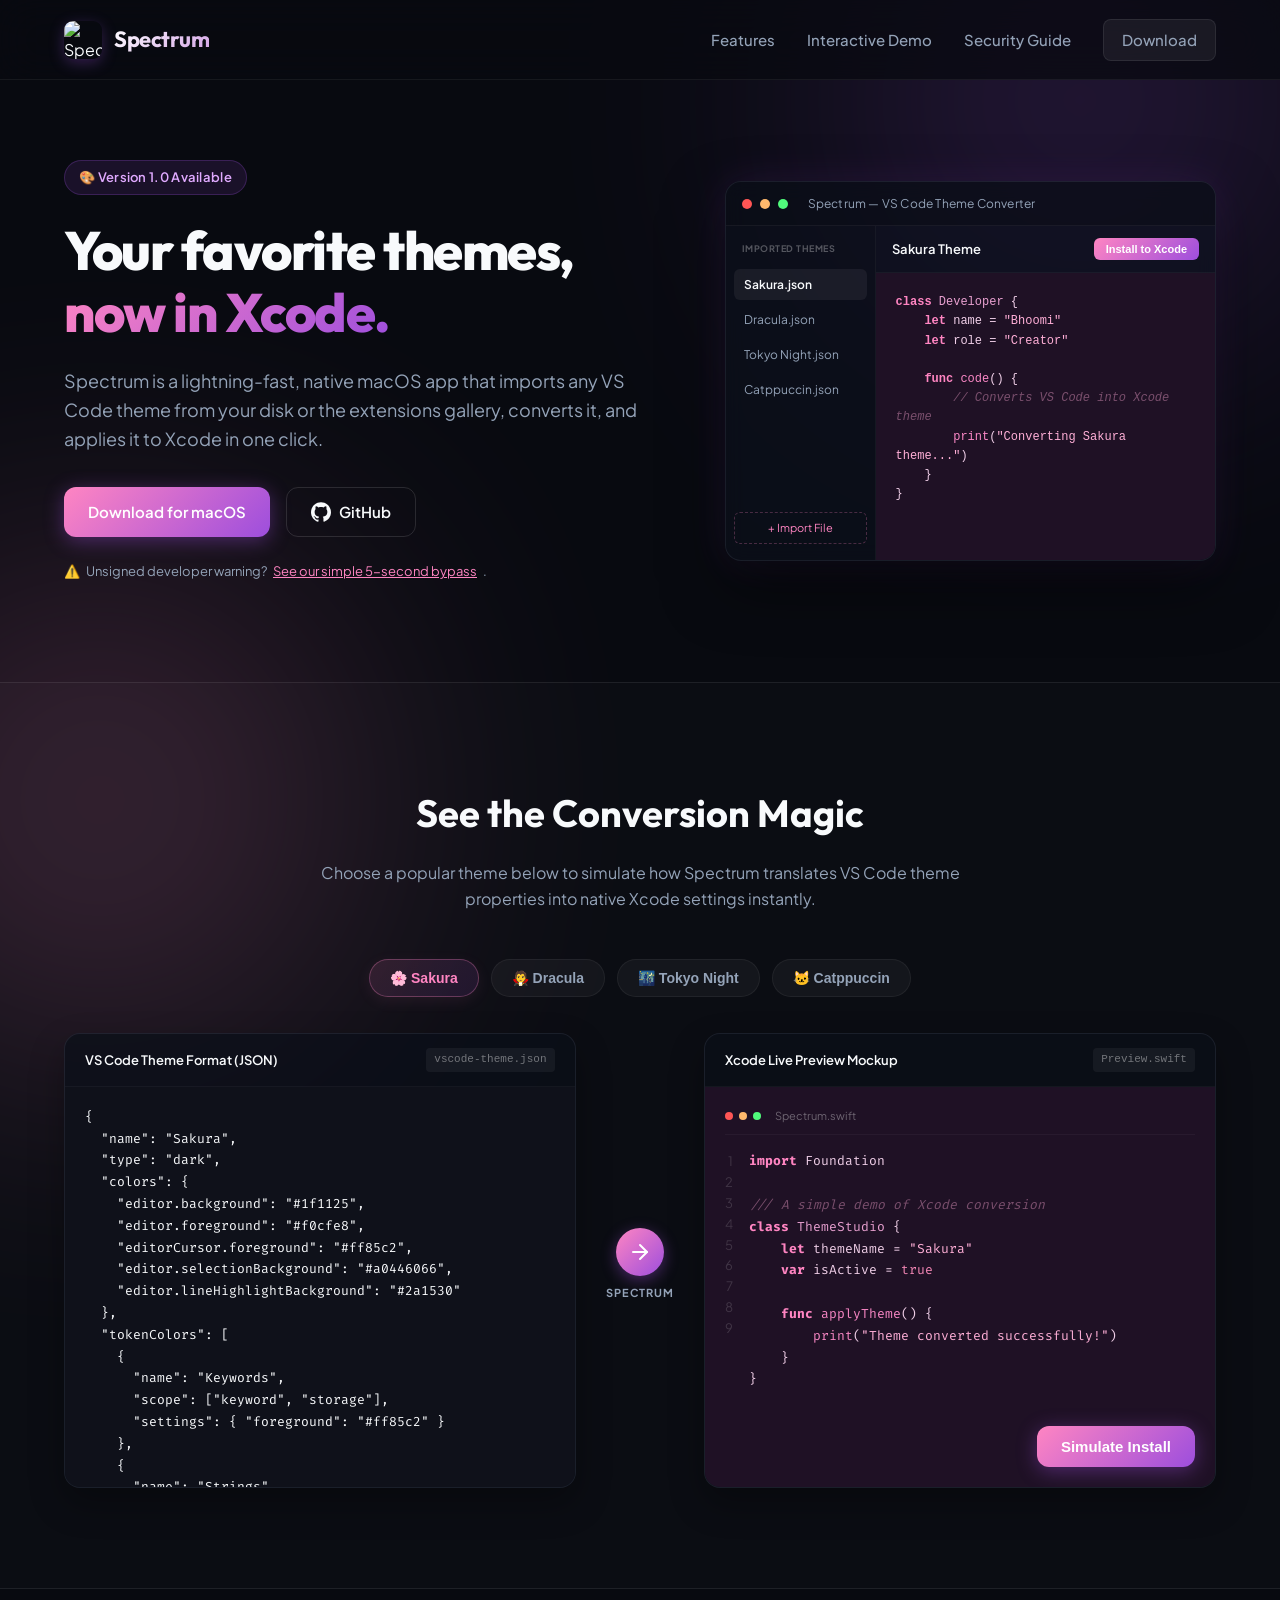
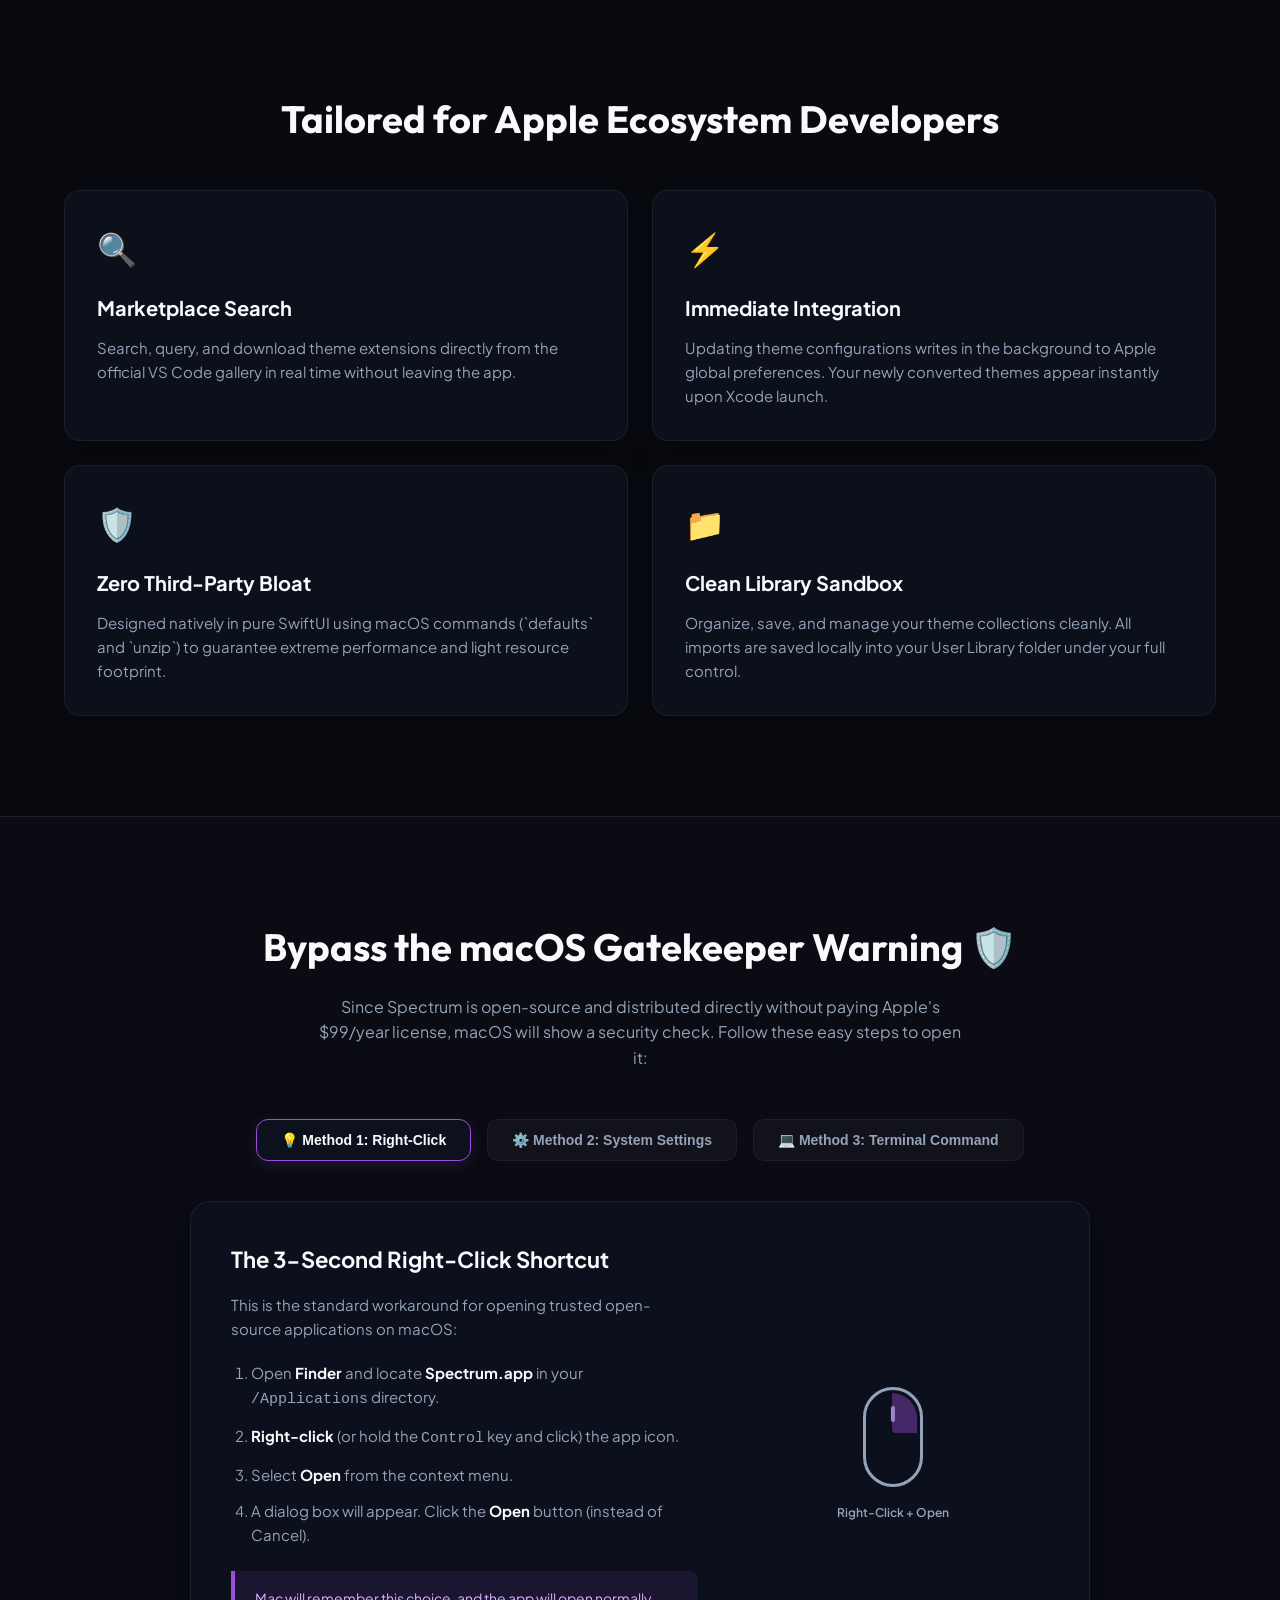
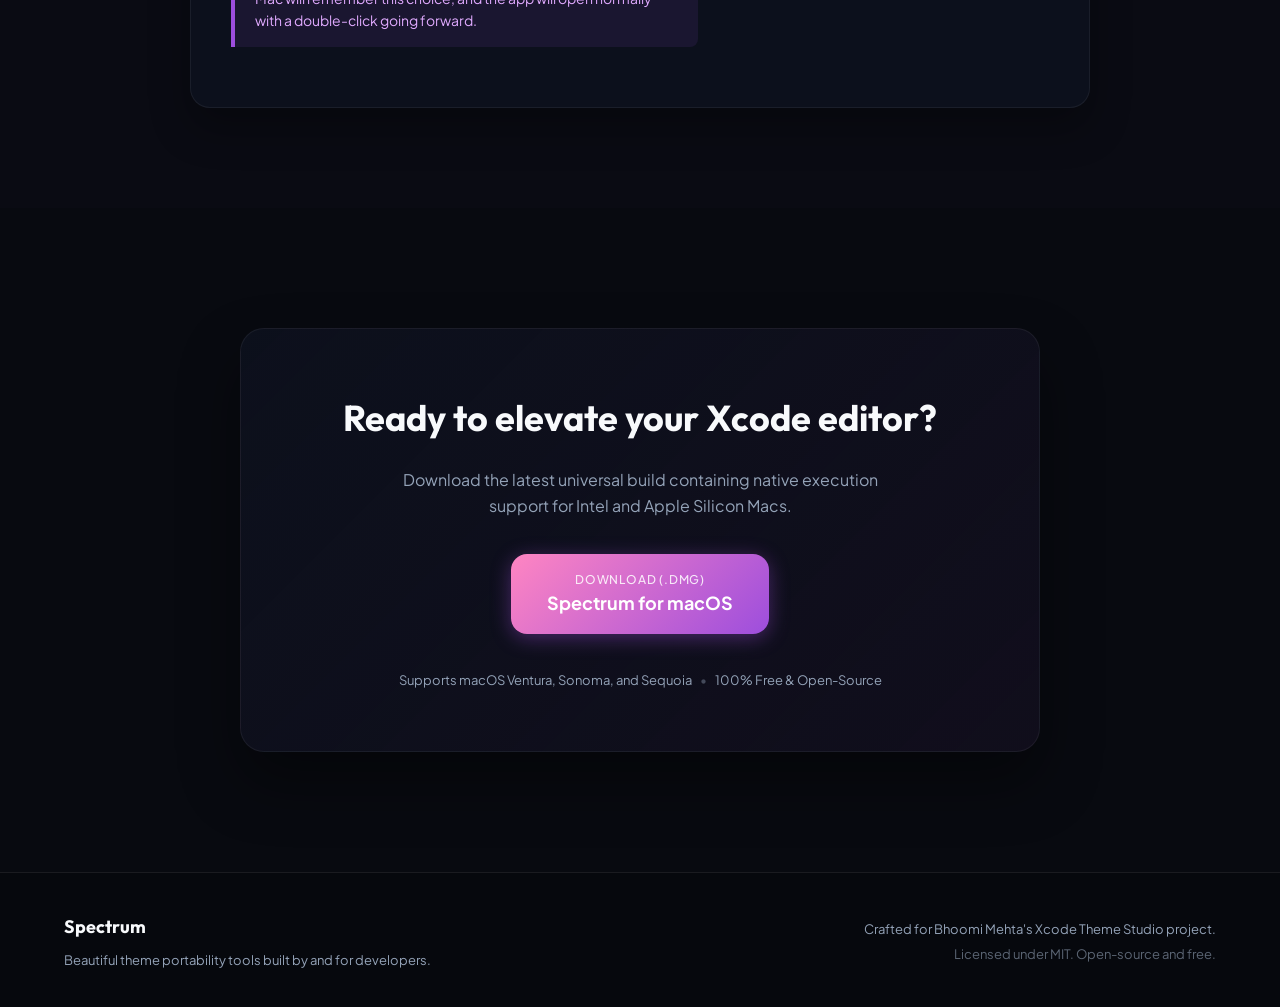
==== website/index.html @ d0311d5f "Update Spectrum website with inline copy command button and terminal layout" ====
<!DOCTYPE html>
<html lang="en">
<head>
    <meta charset="UTF-8">
    <meta name="viewport" content="width=device-width, initial-scale=1.0">
    <title>Spectrum — VS Code to Xcode Theme Converter</title>
    <meta name="description" content="A premium native macOS utility to search, import, and convert VS Code themes to Xcode with 1 click.">
    <!-- Google Fonts -->
    <link rel="preconnect" href="https://fonts.googleapis.com">
    <link rel="preconnect" href="https://fonts.gstatic.com" crossorigin>
    <link href="https://fonts.googleapis.com/css2?family=Outfit:wght@300;400;600;700;800&family=Plus+Jakarta+Sans:wght@300;400;500;600;700&family=Fira+Code:wght@400;500&display=swap" rel="stylesheet">
    <link rel="stylesheet" href="style.css">
</head>
<body>
    <!-- Background Glows -->
    <div class="glow glow-1"></div>
    <div class="glow glow-2"></div>

    <!-- Navigation -->
    <header class="navbar">
        <div class="nav-container">
            <div class="logo">
                <img src="AppIcon.png" alt="Spectrum App Icon" class="logo-img" id="nav-logo">
                <span class="logo-text">Spectrum</span>
            </div>
            <nav class="nav-links">
                <a href="#features">Features</a>
                <a href="#simulator">Interactive Demo</a>
                <a href="#gatekeeper">Security Guide</a>
                <a href="#download" class="btn btn-secondary nav-btn">Download</a>
            </nav>
        </div>
    </header>

    <!-- Hero Section -->
    <section class="hero">
        <div class="hero-container">
            <div class="hero-content">
                <div class="badge-container">
                    <span class="badge">🎨 Version 1.0 Available</span>
                </div>
                <h1 class="hero-title">Your favorite themes,<br><span class="gradient-text">now in Xcode.</span></h1>
                <p class="hero-subtitle">
                    Spectrum is a lightning-fast, native macOS app that imports any VS Code theme from your disk or the extensions gallery, converts it, and applies it to Xcode in one click.
                </p>
                <div class="hero-actions">
                    <a href="#download" class="btn btn-primary">
                        <span>Download for macOS</span>
                    </a>
                    <a href="https://github.com/BhoomiMehta2/Spectrum" target="_blank" class="btn btn-tertiary">
                        <svg class="github-icon" viewBox="0 0 24 24" width="20" height="20">
                            <path fill="currentColor" d="M12 .297c-6.63 0-12 5.373-12 12 0 5.303 3.438 9.8 8.205 11.385.6.113.82-.258.82-.577 0-.285-.01-1.04-.015-2.04-3.338.724-4.042-1.61-4.042-1.61C4.422 18.07 3.633 17.7 3.633 17.7c-1.087-.744.084-.729.084-.729 1.205.084 1.838 1.236 1.838 1.236 1.07 1.835 2.809 1.305 3.495.998.108-.776.417-1.305.76-1.605-2.665-.3-5.466-1.332-5.466-5.93 0-1.31.465-2.38 1.235-3.22-.135-.303-.54-1.523.105-3.176 0 0 1.005-.322 3.3 1.23.96-.267 1.98-.399 3-.405 1.02.006 2.04.138 3 .405 2.28-1.552 3.285-1.23 3.285-1.23.645 1.653.24 2.873.12 3.176.765.84 1.23 1.91 1.23 3.22 0 4.61-2.805 5.625-5.475 5.92.42.36.81 1.096.81 2.22 0 1.606-.015 2.896-.015 3.286 0 .315.21.69.825.57C20.565 22.092 24 17.592 24 12.297c0-6.627-5.373-12-12-12"/>
                        </svg>
                        <span>GitHub</span>
                    </a>
                </div>
                <div class="hero-disclaimer">
                    <span class="warning-icon">⚠️</span> Unsigned developer warning? <a href="#gatekeeper">See our simple 5-second bypass</a>.
                </div>
            </div>

            <!-- App Mockup Image/Graphic -->
            <div class="hero-mockup-container">
                <div class="mockup-frame">
                    <div class="mockup-header">
                        <span class="dot red"></span>
                        <span class="dot yellow"></span>
                        <span class="dot green"></span>
                        <span class="mockup-title">Spectrum — VS Code Theme Converter</span>
                    </div>
                    <div class="mockup-content">
                        <!-- Sidebar Mockup -->
                        <div class="sidebar-mock">
                            <div class="sidebar-header">IMPORTED THEMES</div>
                            <div class="sidebar-item active">Sakura.json</div>
                            <div class="sidebar-item">Dracula.json</div>
                            <div class="sidebar-item">Tokyo Night.json</div>
                            <div class="sidebar-item">Catppuccin.json</div>
                            <div class="sidebar-footer">+ Import File</div>
                        </div>
                        <!-- Main Content Mockup -->
                        <div class="main-mock">
                            <div class="main-header">
                                <span class="theme-name">Sakura Theme</span>
                                <button class="mock-btn-install">Install to Xcode</button>
                            </div>
                            <div class="editor-pane">
                                <pre><code><span class="kw">class</span> <span class="typ">Developer</span> {
    <span class="kw">let</span> <span class="var">name</span> = <span class="str">"Bhoomi"</span>
    <span class="kw">let</span> <span class="var">role</span> = <span class="str">"Creator"</span>
    
    <span class="kw">func</span> <span class="func">code</span>() {
        <span class="comment">// Converts VS Code into Xcode theme</span>
        <span class="func">print</span>(<span class="str">"Converting Sakura theme..."</span>)
    }
}</code></pre>
                            </div>
                        </div>
                    </div>
                </div>
            </div>
        </div>
    </section>

    <!-- Interactive Simulator Section -->
    <section id="simulator" class="simulator-section">
        <div class="container">
            <h2 class="section-title">See the Conversion Magic</h2>
            <p class="section-subtitle">Choose a popular theme below to simulate how Spectrum translates VS Code theme properties into native Xcode settings instantly.</p>
            
            <div class="theme-selector-tabs">
                <button class="tab-btn active" data-theme="sakura">🌸 Sakura</button>
                <button class="tab-btn" data-theme="dracula">🧛 Dracula</button>
                <button class="tab-btn" data-theme="tokyonight">🌃 Tokyo Night</button>
                <button class="tab-btn" data-theme="catppuccin">🐱 Catppuccin</button>
            </div>

            <div class="simulator-container">
                <!-- Left: VS Code JSON -->
                <div class="sim-panel code-panel">
                    <div class="panel-header">
                        <span class="panel-title">VS Code Theme Format (JSON)</span>
                        <span class="file-badge">vscode-theme.json</span>
                    </div>
                    <div class="panel-body">
                        <pre><code id="json-code-block" class="fira-font">... loading theme ...</code></pre>
                    </div>
                </div>

                <!-- Middle Conversion Arrow -->
                <div class="sim-divider">
                    <div class="arrow-container">
                        <span class="pulse-line"></span>
                        <div class="arrow-circle">
                            <svg viewBox="0 0 24 24" width="24" height="24" fill="none" stroke="currentColor" stroke-width="2" stroke-linecap="round" stroke-linejoin="round"><line x1="5" y1="12" x2="19" y2="12"></line><polyline points="12 5 19 12 12 19"></polyline></svg>
                        </div>
                        <span class="convert-label">Spectrum</span>
                    </div>
                </div>

                <!-- Right: Xcode Editor Preview -->
                <div class="sim-panel xcode-panel">
                    <div class="panel-header">
                        <span class="panel-title">Xcode Live Preview Mockup</span>
                        <span class="file-badge">Preview.swift</span>
                    </div>
                    <div class="panel-body" id="xcode-preview-pane">
                        <div class="xcode-editor-header">
                            <span class="editor-dot red"></span>
                            <span class="editor-dot yellow"></span>
                            <span class="editor-dot green"></span>
                            <span class="editor-filename">Spectrum.swift</span>
                        </div>
                        <div class="xcode-editor-content">
                            <div class="line-numbers">
                                <span>1</span><span>2</span><span>3</span><span>4</span><span>5</span><span>6</span><span>7</span><span>8</span><span>9</span>
                            </div>
                            <pre><code class="fira-font"><span class="xc-kw">import</span> Foundation

<span class="xc-comment">/// A simple demo of Xcode conversion</span>
<span class="xc-kw">class</span> <span class="xc-type">ThemeStudio</span> {
    <span class="xc-kw">let</span> <span class="xc-var">themeName</span> = <span class="xc-str">"Sakura"</span>
    <span class="xc-kw">var</span> <span class="xc-var">isActive</span> = <span class="xc-bool">true</span>
    
    <span class="xc-kw">func</span> <span class="xc-func">applyTheme</span>() {
        <span class="xc-func">print</span>(<span class="xc-str">"Theme converted successfully!"</span>)
    }
}</code></pre>
                        </div>
                        <div class="install-action-wrapper">
                            <button id="sim-install-btn" class="btn btn-primary">Simulate Install</button>
                        </div>
                    </div>
                </div>
            </div>
        </div>
    </section>

    <!-- Features Section -->
    <section id="features" class="features-section">
        <div class="container">
            <h2 class="section-title">Tailored for Apple Ecosystem Developers</h2>
            <div class="features-grid">
                <div class="feature-card">
                    <div class="feature-icon">🔍</div>
                    <h3>Marketplace Search</h3>
                    <p>Search, query, and download theme extensions directly from the official VS Code gallery in real time without leaving the app.</p>
                </div>
                <div class="feature-card">
                    <div class="feature-icon">⚡</div>
                    <h3>Immediate Integration</h3>
                    <p>Updating theme configurations writes in the background to Apple global preferences. Your newly converted themes appear instantly upon Xcode launch.</p>
                </div>
                <div class="feature-card">
                    <div class="feature-icon">🛡️</div>
                    <h3>Zero Third-Party Bloat</h3>
                    <p>Designed natively in pure SwiftUI using macOS commands (`defaults` and `unzip`) to guarantee extreme performance and light resource footprint.</p>
                </div>
                <div class="feature-card">
                    <div class="feature-icon">📁</div>
                    <h3>Clean Library Sandbox</h3>
                    <p>Organize, save, and manage your theme collections cleanly. All imports are saved locally into your User Library folder under your full control.</p>
                </div>
            </div>
        </div>
    </section>

    <!-- Gatekeeper Section -->
    <section id="gatekeeper" class="gatekeeper-section">
        <div class="container">
            <h2 class="section-title">Bypass the macOS Gatekeeper Warning 🛡️</h2>
            <p class="section-subtitle">Since Spectrum is open-source and distributed directly without paying Apple's $99/year license, macOS will show a security check. Follow these easy steps to open it:</p>

            <div class="gatekeeper-tabs">
                <button class="gk-tab-btn active" data-tab="right-click">💡 Method 1: Right-Click</button>
                <button class="gk-tab-btn" data-tab="settings">⚙️ Method 2: System Settings</button>
                <button class="gk-tab-btn" data-tab="terminal">💻 Method 3: Terminal Command</button>
            </div>

            <div class="gatekeeper-content">
                <div id="gk-right-click" class="gk-pane active">
                    <div class="gk-pane-layout">
                        <div class="gk-text">
                            <h3>The 3-Second Right-Click Shortcut</h3>
                            <p>This is the standard workaround for opening trusted open-source applications on macOS:</p>
                            <ol>
                                <li>Open <strong>Finder</strong> and locate <strong>Spectrum.app</strong> in your <code>/Applications</code> directory.</li>
                                <li><strong>Right-click</strong> (or hold the <code>Control</code> key and click) the app icon.</li>
                                <li>Select <strong>Open</strong> from the context menu.</li>
                                <li>A dialog box will appear. Click the <strong>Open</strong> button (instead of Cancel).</li>
                            </ol>
                            <p class="gk-highlight">Mac will remember this choice, and the app will open normally with a double-click going forward.</p>
                        </div>
                        <div class="gk-illustration">
                            <div class="mouse-graphic">
                                <div class="mouse-body">
                                    <div class="mouse-wheel"></div>
                                    <div class="mouse-click-highlight right"></div>
                                </div>
                                <span class="mouse-label">Right-Click + Open</span>
                            </div>
                        </div>
                    </div>
                </div>

                <div id="gk-settings" class="gk-pane">
                    <h3>Using macOS Security Settings</h3>
                    <p>If you prefer using the system interface to override the block, do the following:</p>
                    <ol>
                        <li>Double-click the app to trigger the block warning, then click <strong>Cancel</strong> or <strong>OK</strong>.</li>
                        <li>Open your Mac's <strong>System Settings</strong> and click <strong>Privacy & Security</strong> in the sidebar.</li>
                        <li>Scroll down to the <strong>Security</strong> header.</li>
                        <li>You will see a note saying: <em>"Spectrum was blocked from use because it is not from an identified developer."</em></li>
                        <li>Click the <strong>Open Anyway</strong> button and verify with your password.</li>
                    </ol>
                </div>

                <div id="gk-terminal" class="gk-pane">
                    <h3>Clear the Quarantine Attribute via Terminal</h3>
                    <p>For power users, macOS marks browser-downloaded apps with a "quarantine" tag. You can instantly strip it using a single command:</p>
                    <div class="terminal-mock">
                        <div class="term-header">
                            <span class="term-dot"></span>
                            <span class="term-dot"></span>
                            <span class="term-dot"></span>
                            <span class="term-title">zsh</span>
                        </div>
                        <div class="term-body">
                            <div class="command-row">
                                <code id="cmd-to-copy" class="term-cmd">xattr -d com.apple.quarantine /Applications/Spectrum.app</code>
                                <button id="copy-cmd-btn" class="copy-cmd-btn">Copy Command</button>
                            </div>
                        </div>
                    </div>
                    <p class="gk-note">Note: You may need to replace the path if you saved the app bundle elsewhere than your `/Applications` directory.</p>
                </div>
            </div>
        </div>
    </section>

    <!-- Download Section -->
    <section id="download" class="download-section">
        <div class="container">
            <div class="download-card">
                <h2>Ready to elevate your Xcode editor?</h2>
                <p>Download the latest universal build containing native execution support for Intel and Apple Silicon Macs.</p>
                
                <div class="download-buttons">
                    <a href="Spectrum.dmg" download class="btn btn-primary btn-large">
                        <span class="btn-subtext">Download (.dmg)</span>
                        <span class="btn-maintext">Spectrum for macOS</span>
                    </a>
                </div>
                <div class="download-meta">
                    <span>Supports macOS Ventura, Sonoma, and Sequoia</span>
                    <span class="divider">•</span>
                    <span>100% Free & Open-Source</span>
                </div>
            </div>
        </div>
    </section>

    <!-- Footer -->
    <footer>
        <div class="container footer-container">
            <div class="footer-brand">
                <span class="footer-logo">Spectrum</span>
                <p>Beautiful theme portability tools built by and for developers.</p>
            </div>
            <div class="footer-credits">
                <p>Crafted for Bhoomi Mehta's Xcode Theme Studio project.</p>
                <p class="mit-license">Licensed under MIT. Open-source and free.</p>
            </div>
        </div>
    </footer>

    <script src="script.js"></script>
</body>
</html>
---- website/style.css ----
/* Spectrum Landing Page Styling — Vanilla CSS */

:root {
    --bg-color: #080a10;
    --text-primary: #f8fafc;
    --text-secondary: #94a3b8;
    --accent-purple: #9d4edd;
    --accent-purple-glow: rgba(157, 78, 221, 0.4);
    --border-color: rgba(255, 255, 255, 0.08);
    --glass-bg: rgba(15, 20, 35, 0.65);
    --glass-border: rgba(255, 255, 255, 0.06);
    --glass-shadow: rgba(0, 0, 0, 0.3);
    
    /* Code Editor Tokens: Default Sakura */
    --code-bg: #1f1125;
    --code-fg: #f0cfe8;
    --code-kw: #ff85c2;
    --code-typ: #e8a0d0;
    --code-str: #ffafd7;
    --code-func: #f987c5;
    --code-var: #f0cfe8;
    --code-comment: #7a4f6d;
    --code-selection: rgba(160, 68, 96, 0.4);
    --code-cursor: #ff85c2;
}

/* Base Styles */
* {
    box-sizing: border-box;
    margin: 0;
    padding: 0;
}

html {
    scroll-behavior: smooth;
    font-family: 'Plus Jakarta Sans', -apple-system, BlinkMacSystemFont, "Segoe UI", Roboto, sans-serif;
    background-color: var(--bg-color);
    color: var(--text-primary);
    line-height: 1.6;
}

body {
    position: relative;
    overflow-x: hidden;
    min-height: 100vh;
}

/* Background Glowing Accents */
.glow {
    position: absolute;
    width: 600px;
    height: 600px;
    border-radius: 50%;
    filter: blur(140px);
    pointer-events: none;
    z-index: -1;
    opacity: 0.45;
    transition: background 0.8s ease;
}

.glow-1 {
    top: -200px;
    right: -100px;
    background: radial-gradient(circle, var(--accent-purple) 0%, rgba(0,0,0,0) 70%);
}

.glow-2 {
    top: 500px;
    left: -200px;
    background: radial-gradient(circle, #ff85c2 0%, rgba(0,0,0,0) 70%);
}

.gradient-text {
    background: linear-gradient(135deg, #ff85c2 0%, var(--accent-purple) 100%);
    -webkit-background-clip: text;
    -webkit-text-fill-color: transparent;
}

/* Container */
.container {
    max-width: 1200px;
    margin: 0 auto;
    padding: 0 24px;
}

/* Navbar */
.navbar {
    position: fixed;
    top: 0;
    left: 0;
    right: 0;
    height: 80px;
    z-index: 100;
    background: rgba(8, 10, 16, 0.75);
    backdrop-filter: blur(20px);
    -webkit-backdrop-filter: blur(20px);
    border-bottom: 1px solid var(--glass-border);
}

.nav-container {
    max-width: 1200px;
    margin: 0 auto;
    padding: 0 24px;
    height: 100%;
    display: flex;
    justify-content: space-between;
    align-items: center;
}

.logo {
    display: flex;
    align-items: center;
    gap: 12px;
}

.logo-img {
    width: 38px;
    height: 38px;
    border-radius: 9px;
    object-fit: cover;
    box-shadow: 0 4px 15px rgba(157, 78, 221, 0.3);
}

.logo-text {
    font-family: 'Outfit', sans-serif;
    font-size: 22px;
    font-weight: 700;
    letter-spacing: -0.5px;
    background: linear-gradient(135deg, #fff 0%, #d4a3e6 100%);
    -webkit-background-clip: text;
    -webkit-text-fill-color: transparent;
}

.nav-links {
    display: flex;
    align-items: center;
    gap: 32px;
}

.nav-links a {
    color: var(--text-secondary);
    text-decoration: none;
    font-weight: 500;
    font-size: 15px;
    transition: color 0.3s ease;
}

.nav-links a:hover {
    color: var(--text-primary);
}

/* Buttons */
.btn {
    display: inline-flex;
    align-items: center;
    justify-content: center;
    padding: 12px 24px;
    border-radius: 12px;
    font-size: 15px;
    font-weight: 600;
    text-decoration: none;
    transition: all 0.3s cubic-bezier(0.16, 1, 0.3, 1);
    cursor: pointer;
}

.btn-primary {
    background: linear-gradient(135deg, #ff85c2 0%, var(--accent-purple) 100%);
    color: #fff;
    box-shadow: 0 4px 20px rgba(157, 78, 221, 0.4);
    border: none;
}

.btn-primary:hover {
    transform: translateY(-2px);
    box-shadow: 0 6px 26px rgba(157, 78, 221, 0.6);
}

.btn-secondary {
    background: rgba(255, 255, 255, 0.06);
    border: 1px solid rgba(255, 255, 255, 0.08);
    color: var(--text-primary);
}

.btn-secondary:hover {
    background: rgba(255, 255, 255, 0.12);
    border-color: rgba(255, 255, 255, 0.18);
}

.btn-tertiary {
    background: transparent;
    color: var(--text-primary);
    border: 1px solid rgba(255, 255, 255, 0.12);
    gap: 8px;
}

.btn-tertiary:hover {
    background: rgba(255, 255, 255, 0.05);
    border-color: rgba(255, 255, 255, 0.25);
}

.btn-large {
    padding: 16px 36px;
    border-radius: 16px;
    font-size: 16px;
    flex-direction: column;
}

.btn-maintext {
    font-size: 18px;
    font-weight: 700;
}

.btn-subtext {
    font-size: 12px;
    opacity: 0.85;
    text-transform: uppercase;
    letter-spacing: 0.8px;
    font-weight: 500;
}

.nav-btn {
    padding: 8px 18px;
    border-radius: 8px;
    font-size: 14px;
}

/* Hero Section */
.hero {
    padding: 160px 0 100px 0;
    position: relative;
}

.hero-container {
    max-width: 1200px;
    margin: 0 auto;
    padding: 0 24px;
    display: grid;
    grid-template-columns: 1.1fr 0.9fr;
    gap: 60px;
    align-items: center;
}

.hero-content {
    display: flex;
    flex-direction: column;
    gap: 24px;
}

.badge-container {
    display: flex;
}

.badge {
    background: rgba(157, 78, 221, 0.12);
    border: 1px solid rgba(157, 78, 221, 0.25);
    color: #e0aaff;
    padding: 6px 14px;
    border-radius: 100px;
    font-size: 13px;
    font-weight: 600;
    letter-spacing: 0.3px;
}

.hero-title {
    font-family: 'Outfit', sans-serif;
    font-size: 54px;
    line-height: 1.15;
    font-weight: 800;
    letter-spacing: -1.5px;
}

.hero-subtitle {
    font-size: 18px;
    color: var(--text-secondary);
    line-height: 1.6;
}

.hero-actions {
    display: flex;
    gap: 16px;
    margin-top: 10px;
}

.hero-disclaimer {
    font-size: 13px;
    color: var(--text-secondary);
    display: flex;
    align-items: center;
    gap: 6px;
}

.hero-disclaimer a {
    color: #ff85c2;
    text-decoration: underline;
}

.hero-disclaimer a:hover {
    color: var(--text-primary);
}

/* Mockup Frame inside Hero */
.hero-mockup-container {
    perspective: 1000px;
}

.mockup-frame {
    background: var(--glass-bg);
    border: 1px solid var(--glass-border);
    border-radius: 16px;
    overflow: hidden;
    box-shadow: 0 25px 60px rgba(0, 0, 0, 0.5), 0 0 40px rgba(157, 78, 221, 0.15);
    backdrop-filter: blur(10px);
    display: flex;
    flex-direction: column;
    height: 380px;
}

.mockup-header {
    background: rgba(0, 0, 0, 0.25);
    padding: 12px 16px;
    display: flex;
    align-items: center;
    gap: 8px;
    border-bottom: 1px solid rgba(255, 255, 255, 0.05);
}

.dot {
    width: 10px;
    height: 10px;
    border-radius: 50%;
}

.dot.red { background-color: #ff5555; }
.dot.yellow { background-color: #ffb86c; }
.dot.green { background-color: #50fa7b; }

.mockup-title {
    margin-left: 12px;
    font-size: 12px;
    color: var(--text-secondary);
    font-family: 'Plus Jakarta Sans', sans-serif;
    letter-spacing: 0.2px;
}

.mockup-content {
    display: flex;
    flex: 1;
    overflow: hidden;
}

/* Sidebar Mock */
.sidebar-mock {
    width: 150px;
    background: rgba(0, 0, 0, 0.15);
    border-right: 1px solid rgba(255, 255, 255, 0.04);
    padding: 16px 8px;
    display: flex;
    flex-direction: column;
    gap: 4px;
}

.sidebar-header {
    font-size: 9px;
    font-weight: 700;
    color: rgba(255, 255, 255, 0.3);
    margin-bottom: 8px;
    padding-left: 8px;
    letter-spacing: 0.5px;
}

.sidebar-item {
    font-size: 12px;
    color: var(--text-secondary);
    padding: 6px 10px;
    border-radius: 6px;
    cursor: pointer;
    white-space: nowrap;
    overflow: hidden;
    text-overflow: ellipsis;
}

.sidebar-item.active {
    background: rgba(255, 255, 255, 0.06);
    color: var(--text-primary);
    font-weight: 600;
}

.sidebar-footer {
    margin-top: auto;
    font-size: 11px;
    color: #ff85c2;
    padding: 6px 10px;
    text-align: center;
    border: 1px dashed rgba(255, 133, 194, 0.25);
    border-radius: 6px;
}

/* Main Mock */
.main-mock {
    flex: 1;
    display: flex;
    flex-direction: column;
    background: rgba(0, 0, 0, 0.05);
}

.main-header {
    display: flex;
    justify-content: space-between;
    align-items: center;
    padding: 12px 16px;
    border-bottom: 1px solid rgba(255, 255, 255, 0.04);
}

.theme-name {
    font-size: 13px;
    font-weight: 600;
}

.mock-btn-install {
    background: linear-gradient(135deg, #ff85c2 0%, var(--accent-purple) 100%);
    border: none;
    color: white;
    font-size: 11px;
    font-weight: 600;
    padding: 5px 12px;
    border-radius: 6px;
    cursor: pointer;
}

.editor-pane {
    flex: 1;
    background: var(--code-bg);
    color: var(--code-fg);
    padding: 20px;
    font-family: 'Fira Code', monospace;
    font-size: 12px;
    overflow-y: auto;
    border-top-left-radius: 0;
    border-top-right-radius: 0;
}

.editor-pane pre {
    white-space: pre-wrap;
}

/* Syntax Coloring (Sakura Default) */
.kw { color: var(--code-kw); font-weight: 600; }
.typ { color: var(--code-typ); }
.str { color: var(--code-str); }
.func { color: var(--code-func); }
.var { color: var(--code-var); }
.comment { color: var(--code-comment); font-style: italic; }

/* Simulator Section */
.simulator-section {
    padding: 100px 0;
    background: rgba(255, 255, 255, 0.01);
    border-top: 1px solid var(--border-color);
    border-bottom: 1px solid var(--border-color);
}

.section-title {
    font-family: 'Outfit', sans-serif;
    font-size: 38px;
    text-align: center;
    margin-bottom: 16px;
    font-weight: 700;
}

.section-subtitle {
    font-size: 16px;
    color: var(--text-secondary);
    text-align: center;
    max-width: 650px;
    margin: 0 auto 48px auto;
}

.theme-selector-tabs {
    display: flex;
    justify-content: center;
    gap: 12px;
    margin-bottom: 36px;
}

.tab-btn {
    background: rgba(255, 255, 255, 0.04);
    border: 1px solid rgba(255, 255, 255, 0.06);
    color: var(--text-secondary);
    padding: 10px 20px;
    border-radius: 100px;
    font-size: 14px;
    font-weight: 600;
    cursor: pointer;
    transition: all 0.3s cubic-bezier(0.16, 1, 0.3, 1);
}

.tab-btn:hover {
    color: var(--text-primary);
    background: rgba(255, 255, 255, 0.08);
}

.tab-btn.active {
    background: linear-gradient(135deg, rgba(255, 133, 194, 0.12) 0%, rgba(157, 78, 221, 0.12) 100%);
    border-color: rgba(255, 133, 194, 0.3);
    color: #ff85c2;
    box-shadow: 0 4px 15px rgba(255, 133, 194, 0.08);
}

.simulator-container {
    display: grid;
    grid-template-columns: 1.15fr 0.2fr 1.15fr;
    gap: 20px;
    align-items: stretch;
}

.sim-panel {
    background: var(--glass-bg);
    border: 1px solid var(--glass-border);
    border-radius: 16px;
    overflow: hidden;
    box-shadow: 0 15px 35px var(--glass-shadow);
    display: flex;
    flex-direction: column;
}

.panel-header {
    background: rgba(0, 0, 0, 0.2);
    padding: 14px 20px;
    display: flex;
    justify-content: space-between;
    align-items: center;
    border-bottom: 1px solid rgba(255, 255, 255, 0.04);
}

.panel-title {
    font-size: 13px;
    font-weight: 600;
    color: var(--text-primary);
}

.file-badge {
    font-size: 11px;
    color: rgba(255, 255, 255, 0.4);
    background: rgba(255, 255, 255, 0.05);
    padding: 3px 8px;
    border-radius: 4px;
    font-family: monospace;
}

.panel-body {
    padding: 20px;
    flex: 1;
    overflow-y: auto;
}

/* VS Code Panel styling */
.code-panel .panel-body {
    background: #0f111a;
    font-size: 13px;
    max-height: 400px;
}

.fira-font {
    font-family: 'Fira Code', 'Courier New', Courier, monospace;
}

/* Xcode Panel Mock */
.xcode-panel .panel-body {
    background: var(--code-bg);
    color: var(--code-fg);
    transition: background 0.3s ease, color 0.3s ease;
    max-height: 400px;
    display: flex;
    flex-direction: column;
}

.xcode-editor-header {
    display: flex;
    align-items: center;
    gap: 6px;
    margin-bottom: 16px;
    padding-bottom: 10px;
    border-bottom: 1px solid rgba(255, 255, 255, 0.04);
}

.editor-dot {
    width: 8px;
    height: 8px;
    border-radius: 50%;
}
.editor-dot.red { background: #ff5555; }
.editor-dot.yellow { background: #ffb86c; }
.editor-dot.green { background: #50fa7b; }

.editor-filename {
    font-size: 11px;
    color: rgba(255, 255, 255, 0.35);
    margin-left: 8px;
}

.xcode-editor-content {
    display: flex;
    gap: 16px;
    font-size: 13px;
    line-height: 1.6;
    flex: 1;
}

.line-numbers {
    display: flex;
    flex-direction: column;
    color: rgba(255, 255, 255, 0.15);
    text-align: right;
    user-select: none;
}

/* Xcode Syntax tokens */
.xc-kw { color: var(--code-kw); font-weight: bold; transition: color 0.3s ease; }
.xc-type { color: var(--code-typ); transition: color 0.3s ease; }
.xc-str { color: var(--code-str); transition: color 0.3s ease; }
.xc-func { color: var(--code-func); transition: color 0.3s ease; }
.xc-var { color: var(--code-var); transition: color 0.3s ease; }
.xc-bool { color: #f487b6; }
.xc-comment { color: var(--code-comment); font-style: italic; transition: color 0.3s ease; }

.install-action-wrapper {
    margin-top: 24px;
    display: flex;
    justify-content: flex-end;
}

/* Sim Divider */
.sim-divider {
    display: flex;
    justify-content: center;
    align-items: center;
}

.arrow-container {
    display: flex;
    flex-direction: column;
    align-items: center;
    position: relative;
    gap: 8px;
}

.arrow-circle {
    width: 48px;
    height: 48px;
    border-radius: 50%;
    background: linear-gradient(135deg, #ff85c2 0%, var(--accent-purple) 100%);
    color: white;
    display: flex;
    align-items: center;
    justify-content: center;
    box-shadow: 0 4px 15px rgba(157, 78, 221, 0.4);
    z-index: 2;
}

.convert-label {
    font-size: 11px;
    font-weight: 700;
    color: var(--text-secondary);
    text-transform: uppercase;
    letter-spacing: 0.8px;
}

/* Features Section */
.features-section {
    padding: 100px 0;
}

.features-grid {
    display: grid;
    grid-template-columns: repeat(2, 1fr);
    gap: 24px;
    margin-top: 40px;
}

.feature-card {
    background: var(--glass-bg);
    border: 1px solid var(--glass-border);
    padding: 32px;
    border-radius: 16px;
    box-shadow: 0 10px 30px rgba(0, 0, 0, 0.2);
    transition: all 0.3s cubic-bezier(0.16, 1, 0.3, 1);
    position: relative;
    overflow: hidden;
}

.feature-card::before {
    content: '';
    position: absolute;
    top: 0;
    left: 0;
    right: 0;
    height: 2px;
    background: linear-gradient(90deg, #ff85c2, var(--accent-purple));
    opacity: 0;
    transition: opacity 0.3s ease;
}

.feature-card:hover {
    transform: translateY(-4px);
    border-color: rgba(255, 133, 194, 0.25);
    box-shadow: 0 15px 35px rgba(157, 78, 221, 0.12);
}

.feature-card:hover::before {
    opacity: 1;
}

.feature-icon {
    font-size: 32px;
    margin-bottom: 18px;
}

.feature-card h3 {
    font-size: 20px;
    margin-bottom: 12px;
    font-weight: 700;
}

.feature-card p {
    color: var(--text-secondary);
    font-size: 15px;
    line-height: 1.6;
}

/* Gatekeeper Section */
.gatekeeper-section {
    padding: 100px 0;
    background: rgba(157, 78, 221, 0.01);
    border-top: 1px solid var(--border-color);
}

.gatekeeper-tabs {
    display: flex;
    justify-content: center;
    gap: 16px;
    margin-bottom: 40px;
}

.gk-tab-btn {
    background: rgba(255, 255, 255, 0.03);
    border: 1px solid rgba(255, 255, 255, 0.05);
    color: var(--text-secondary);
    padding: 12px 24px;
    border-radius: 12px;
    font-size: 14px;
    font-weight: 600;
    cursor: pointer;
    transition: all 0.3s ease;
}

.gk-tab-btn:hover {
    color: var(--text-primary);
    background: rgba(255, 255, 255, 0.06);
}

.gk-tab-btn.active {
    background: var(--glass-bg);
    border-color: var(--accent-purple);
    color: var(--text-primary);
    box-shadow: 0 4px 15px rgba(157, 78, 221, 0.15);
}

.gatekeeper-content {
    background: var(--glass-bg);
    border: 1px solid var(--glass-border);
    padding: 40px;
    border-radius: 20px;
    box-shadow: 0 20px 40px rgba(0, 0, 0, 0.3);
    max-width: 900px;
    margin: 0 auto;
}

.gk-pane {
    display: none;
}

.gk-pane.active {
    display: block;
    animation: fadeIn 0.4s ease forwards;
}

.gk-pane h3 {
    font-size: 22px;
    font-weight: 700;
    margin-bottom: 16px;
}

.gk-pane p {
    color: var(--text-secondary);
    margin-bottom: 20px;
    font-size: 15px;
}

.gk-pane ol {
    margin-left: 20px;
    margin-bottom: 24px;
    display: flex;
    flex-direction: column;
    gap: 12px;
}

.gk-pane li {
    font-size: 15px;
    color: var(--text-secondary);
}

.gk-pane li strong {
    color: var(--text-primary);
}

.gk-highlight {
    background: rgba(157, 78, 221, 0.1);
    border-left: 4px solid var(--accent-purple);
    padding: 16px 20px;
    border-radius: 0 8px 8px 0;
    font-size: 14px !important;
    color: #e0aaff !important;
}

.gk-pane-layout {
    display: grid;
    grid-template-columns: 1.2fr 0.8fr;
    gap: 40px;
    align-items: center;
}

/* Mouse Graphic */
.gk-illustration {
    display: flex;
    justify-content: center;
    align-items: center;
}

.mouse-graphic {
    display: flex;
    flex-direction: column;
    align-items: center;
    gap: 16px;
}

.mouse-body {
    width: 60px;
    height: 100px;
    border: 3px solid var(--text-secondary);
    border-radius: 30px;
    position: relative;
}

.mouse-wheel {
    width: 4px;
    height: 16px;
    background-color: var(--text-secondary);
    position: absolute;
    top: 16px;
    left: 50%;
    transform: translateX(-50%);
    border-radius: 2px;
}

.mouse-click-highlight.right {
    position: absolute;
    top: 3px;
    right: 3px;
    width: 25px;
    height: 40px;
    background: var(--accent-purple-glow);
    border-top-right-radius: 25px;
    border-bottom-left-radius: 4px;
    animation: pulseGlow 1.5s infinite;
}

.mouse-label {
    font-size: 12px;
    font-weight: 600;
    color: var(--text-secondary);
}

/* Terminal Graphic */
.terminal-mock {
    background: #090b10;
    border: 1px solid rgba(255, 255, 255, 0.08);
    border-radius: 12px;
    overflow: hidden;
    font-family: 'Fira Code', monospace;
    font-size: 13px;
    box-shadow: 0 10px 25px rgba(0,0,0,0.4);
    margin-bottom: 20px;
}

.term-header {
    background: #14161f;
    padding: 10px 16px;
    display: flex;
    align-items: center;
    gap: 6px;
    border-bottom: 1px solid rgba(255, 255, 255, 0.03);
}

.term-dot {
    width: 8px;
    height: 8px;
    border-radius: 50%;
    background-color: rgba(255, 255, 255, 0.15);
}

.term-title {
    margin-left: 8px;
    font-size: 11px;
    color: rgba(255, 255, 255, 0.4);
}

.command-row {
    display: flex;
    align-items: center;
    justify-content: space-between;
    gap: 16px;
    flex-wrap: wrap;
}

.copy-cmd-btn {
    flex-shrink: 0;
    background: rgba(255, 255, 255, 0.08);
    color: var(--text-primary);
    border: 1px solid rgba(255, 255, 255, 0.16);
    border-radius: 8px;
    padding: 6px 14px;
    font-size: 12px;
    font-weight: 600;
    cursor: pointer;
    transition: all 0.2s cubic-bezier(0.16, 1, 0.3, 1);
    font-family: 'Inter', sans-serif;
}

.copy-cmd-btn:hover {
    background: var(--accent-purple);
    color: #ffffff;
    border-color: var(--accent-purple-glow);
    box-shadow: 0 4px 12px rgba(124, 58, 237, 0.3);
}

.copy-cmd-btn.copied {
    background: #10b981 !important;
    color: #ffffff !important;
    border-color: #10b981 !important;
    box-shadow: 0 4px 12px rgba(16, 185, 129, 0.3);
}

.term-body {
    padding: 16px 20px;
}

.term-prompt {
    color: #a6da95;
}

.term-cmd {
    color: var(--text-primary);
}

.gk-note {
    font-size: 12px !important;
}

/* Download Section */
.download-section {
    padding: 120px 0;
    background-color: var(--bg-color);
}

.download-card {
    background: linear-gradient(135deg, var(--glass-bg) 0%, rgba(157, 78, 221, 0.06) 100%);
    border: 1px solid var(--glass-border);
    border-radius: 24px;
    padding: 60px 40px;
    text-align: center;
    box-shadow: 0 30px 60px rgba(0, 0, 0, 0.4);
    max-width: 800px;
    margin: 0 auto;
    display: flex;
    flex-direction: column;
    align-items: center;
    gap: 20px;
    position: relative;
    overflow: hidden;
}

.download-card h2 {
    font-family: 'Outfit', sans-serif;
    font-size: 36px;
    font-weight: 700;
}

.download-card p {
    color: var(--text-secondary);
    font-size: 16px;
    max-width: 500px;
}

.download-buttons {
    margin: 16px 0;
}

.download-meta {
    font-size: 13px;
    color: var(--text-secondary);
    display: flex;
    align-items: center;
    gap: 8px;
}

.download-meta .divider {
    opacity: 0.4;
}

/* Footer */
footer {
    border-top: 1px solid var(--border-color);
    padding: 40px 0;
    background: rgba(0, 0, 0, 0.2);
}

.footer-container {
    display: flex;
    justify-content: space-between;
    align-items: center;
}

.footer-brand {
    display: flex;
    flex-direction: column;
    gap: 8px;
}

.footer-logo {
    font-family: 'Outfit', sans-serif;
    font-size: 18px;
    font-weight: 700;
}

.footer-brand p {
    font-size: 13px;
    color: var(--text-secondary);
}

.footer-credits {
    text-align: right;
    font-size: 13px;
    color: var(--text-secondary);
    display: flex;
    flex-direction: column;
    gap: 4px;
}

.mit-license {
    opacity: 0.6;
}

/* Animations */
@keyframes fadeIn {
    from {
        opacity: 0;
        transform: translateY(10px);
    }
    to {
        opacity: 1;
        transform: translateY(0);
    }
}

@keyframes pulseGlow {
    0% { opacity: 0.3; }
    50% { opacity: 0.7; }
    100% { opacity: 0.3; }
}

/* Responsive Design */
@media (max-width: 968px) {
    .hero-container {
        grid-template-columns: 1fr;
        gap: 40px;
        text-align: center;
    }
    
    .hero-content {
        align-items: center;
    }
    
    .hero-actions {
        justify-content: center;
    }
    
    .hero-disclaimer {
        justify-content: center;
    }
    
    .simulator-container {
        grid-template-columns: 1fr;
        gap: 32px;
    }
    
    .sim-divider {
        transform: rotate(90deg);
        padding: 16px 0;
    }
    
    .features-grid {
        grid-template-columns: 1fr;
    }
    
    .gk-pane-layout {
        grid-template-columns: 1fr;
        gap: 24px;
    }
    
    .footer-container {
        flex-direction: column;
        gap: 20px;
        text-align: center;
    }
    
    .footer-credits {
        text-align: center;
    }
}
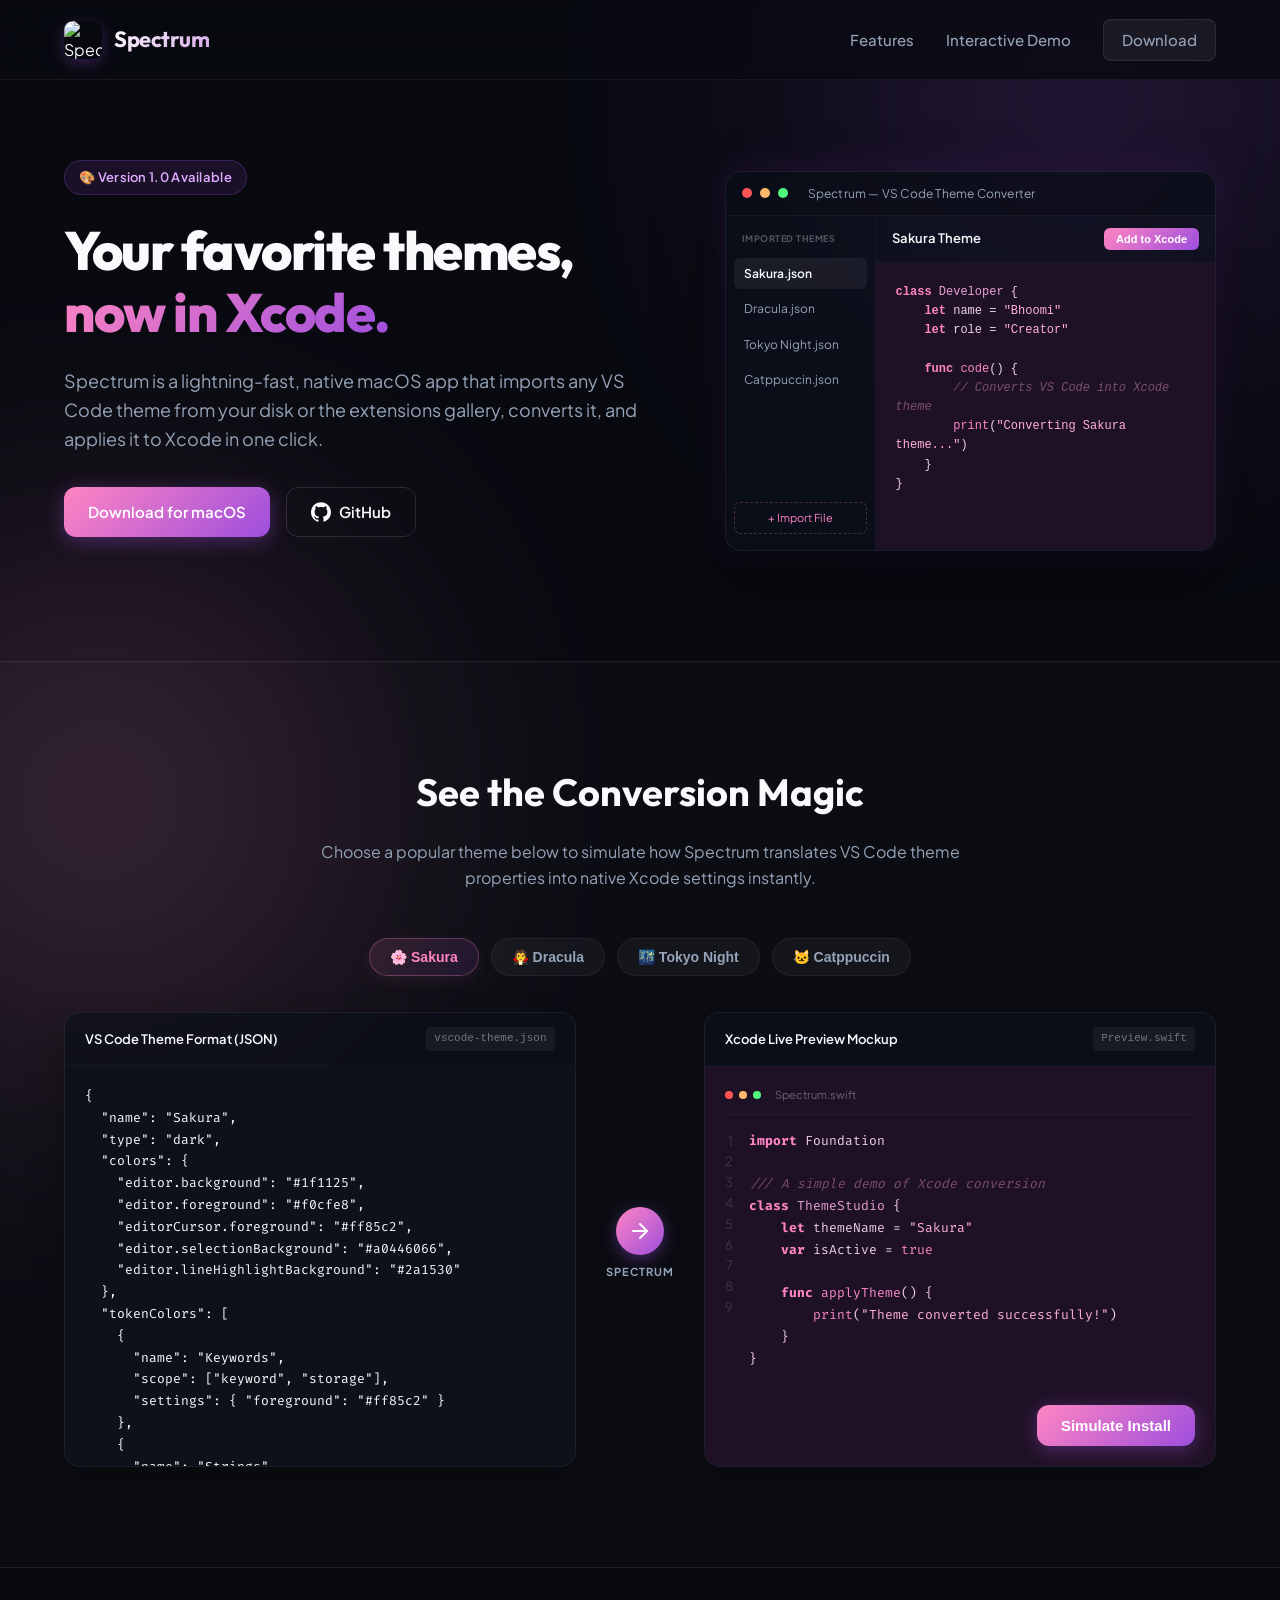
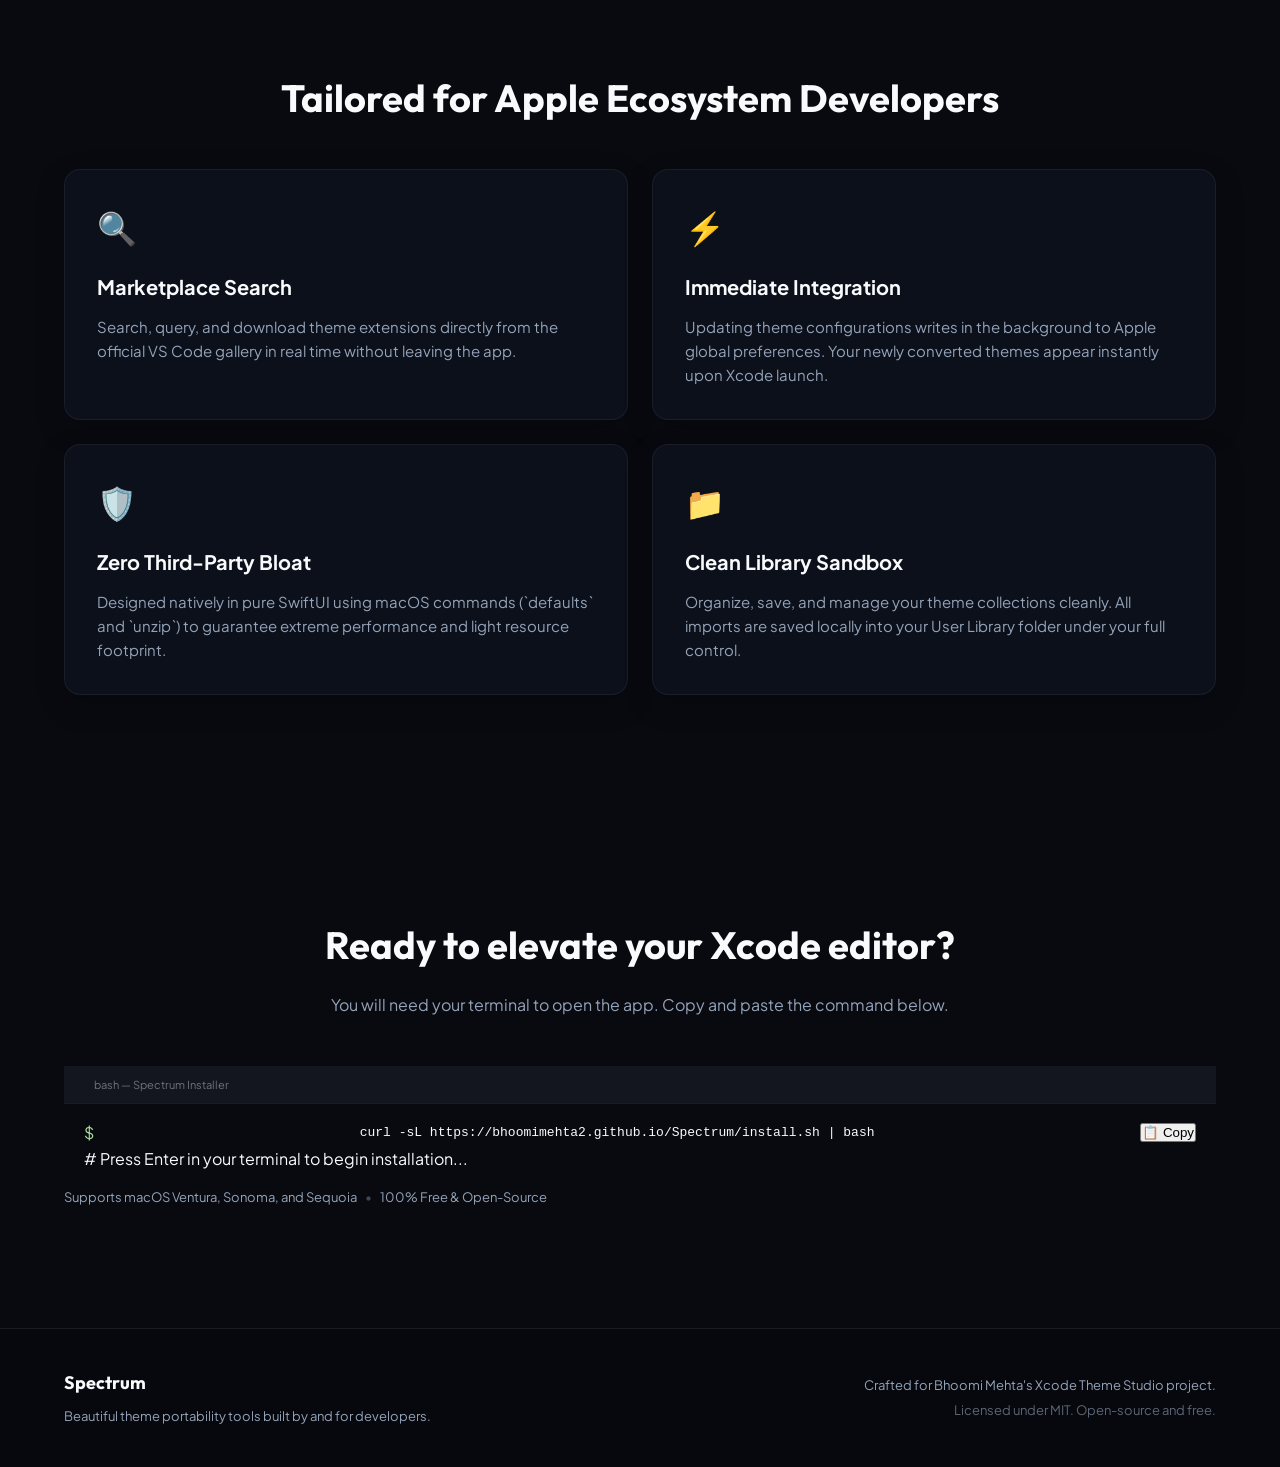
==== commit 20b75ab9: "Remove dead gatekeeper links from header" ====
--- a/website/index.html
+++ b/website/index.html
@@ -26,7 +26,6 @@
             <nav class="nav-links">
                 <a href="#features">Features</a>
                 <a href="#simulator">Interactive Demo</a>
-                <a href="#gatekeeper">Security Guide</a>
                 <a href="#download" class="btn btn-secondary nav-btn">Download</a>
             </nav>
         </div>
@@ -55,7 +54,6 @@
                     </a>
                 </div>
                 <div class="hero-disclaimer">
-                    <span class="warning-icon">⚠️</span> Unsigned developer warning? <a href="#gatekeeper">See our simple 5-second bypass</a>.
                 </div>
             </div>
 
@@ -70,19 +68,20 @@
                     </div>
                     <div class="mockup-content">
                         <!-- Sidebar Mockup -->
-                        <div class="sidebar-mock">
+                        <div class="sidebar-mock" id="hero-sidebar">
                             <div class="sidebar-header">IMPORTED THEMES</div>
-                            <div class="sidebar-item active">Sakura.json</div>
-                            <div class="sidebar-item">Dracula.json</div>
-                            <div class="sidebar-item">Tokyo Night.json</div>
-                            <div class="sidebar-item">Catppuccin.json</div>
+                            <div class="sidebar-item active" data-theme="Sakura">Sakura.json</div>
+                            <div class="sidebar-item" data-theme="Dracula">Dracula.json</div>
+                            <div class="sidebar-item" data-theme="Tokyo Night">Tokyo Night.json</div>
+                            <div class="sidebar-item" data-theme="Catppuccin">Catppuccin.json</div>
+                            <div class="sidebar-header added-header" style="margin-top: 12px; display: none;">ADDED TO XCODE</div>
                             <div class="sidebar-footer">+ Import File</div>
                         </div>
                         <!-- Main Content Mockup -->
                         <div class="main-mock">
                             <div class="main-header">
-                                <span class="theme-name">Sakura Theme</span>
-                                <button class="mock-btn-install">Install to Xcode</button>
+                                <span class="theme-name" id="hero-theme-name">Sakura Theme</span>
+                                <button id="hero-action-btn" class="mock-btn-install">Add to Xcode</button>
                             </div>
                             <div class="editor-pane">
                                 <pre><code><span class="kw">class</span> <span class="typ">Developer</span> {
@@ -205,97 +204,43 @@
         </div>
     </section>
 
-    <!-- Gatekeeper Section -->
-    <section id="gatekeeper" class="gatekeeper-section">
-        <div class="container">
-            <h2 class="section-title">Bypass the macOS Gatekeeper Warning 🛡️</h2>
-            <p class="section-subtitle">Since Spectrum is open-source and distributed directly without paying Apple's $99/year license, macOS will show a security check. Follow these easy steps to open it:</p>
-
-            <div class="gatekeeper-tabs">
-                <button class="gk-tab-btn active" data-tab="right-click">💡 Method 1: Right-Click</button>
-                <button class="gk-tab-btn" data-tab="settings">⚙️ Method 2: System Settings</button>
-                <button class="gk-tab-btn" data-tab="terminal">💻 Method 3: Terminal Command</button>
-            </div>
-
-            <div class="gatekeeper-content">
-                <div id="gk-right-click" class="gk-pane active">
-                    <div class="gk-pane-layout">
-                        <div class="gk-text">
-                            <h3>The 3-Second Right-Click Shortcut</h3>
-                            <p>This is the standard workaround for opening trusted open-source applications on macOS:</p>
-                            <ol>
-                                <li>Open <strong>Finder</strong> and locate <strong>Spectrum.app</strong> in your <code>/Applications</code> directory.</li>
-                                <li><strong>Right-click</strong> (or hold the <code>Control</code> key and click) the app icon.</li>
-                                <li>Select <strong>Open</strong> from the context menu.</li>
-                                <li>A dialog box will appear. Click the <strong>Open</strong> button (instead of Cancel).</li>
-                            </ol>
-                            <p class="gk-highlight">Mac will remember this choice, and the app will open normally with a double-click going forward.</p>
-                        </div>
-                        <div class="gk-illustration">
-                            <div class="mouse-graphic">
-                                <div class="mouse-body">
-                                    <div class="mouse-wheel"></div>
-                                    <div class="mouse-click-highlight right"></div>
-                                </div>
-                                <span class="mouse-label">Right-Click + Open</span>
-                            </div>
-                        </div>
-                    </div>
-                </div>
-
-                <div id="gk-settings" class="gk-pane">
-                    <h3>Using macOS Security Settings</h3>
-                    <p>If you prefer using the system interface to override the block, do the following:</p>
-                    <ol>
-                        <li>Double-click the app to trigger the block warning, then click <strong>Cancel</strong> or <strong>OK</strong>.</li>
-                        <li>Open your Mac's <strong>System Settings</strong> and click <strong>Privacy & Security</strong> in the sidebar.</li>
-                        <li>Scroll down to the <strong>Security</strong> header.</li>
-                        <li>You will see a note saying: <em>"Spectrum was blocked from use because it is not from an identified developer."</em></li>
-                        <li>Click the <strong>Open Anyway</strong> button and verify with your password.</li>
-                    </ol>
-                </div>
-
-                <div id="gk-terminal" class="gk-pane">
-                    <h3>Clear the Quarantine Attribute via Terminal</h3>
-                    <p>For power users, macOS marks browser-downloaded apps with a "quarantine" tag. You can instantly strip it using a single command:</p>
-                    <div class="terminal-mock">
-                        <div class="term-header">
-                            <span class="term-dot"></span>
-                            <span class="term-dot"></span>
-                            <span class="term-dot"></span>
-                            <span class="term-title">zsh</span>
-                        </div>
-                        <div class="term-body">
-                            <div class="command-row">
-                                <code id="cmd-to-copy" class="term-cmd">xattr -d com.apple.quarantine /Applications/Spectrum.app</code>
-                                <button id="copy-cmd-btn" class="copy-cmd-btn">Copy Command</button>
-                            </div>
-                        </div>
-                    </div>
-                    <p class="gk-note">Note: You may need to replace the path if you saved the app bundle elsewhere than your `/Applications` directory.</p>
-                </div>
-            </div>
-        </div>
-    </section>
-
     <!-- Download Section -->
     <section id="download" class="download-section">
         <div class="container">
-            <div class="download-card">
-                <h2>Ready to elevate your Xcode editor?</h2>
-                <p>Download the latest universal build containing native execution support for Intel and Apple Silicon Macs.</p>
-                
-                <div class="download-buttons">
-                    <a href="Spectrum.dmg" download class="btn btn-primary btn-large">
-                        <span class="btn-subtext">Download (.dmg)</span>
-                        <span class="btn-maintext">Spectrum for macOS</span>
-                    </a>
-                </div>
-                <div class="download-meta">
-                    <span>Supports macOS Ventura, Sonoma, and Sequoia</span>
-                    <span class="divider">•</span>
-                    <span>100% Free & Open-Source</span>
-                </div>
+            <div class="download-header-content">
+                <h2 class="section-title">Ready to elevate your Xcode editor?</h2>
+                <p class="section-subtitle">You will need your terminal to open the app. Copy and paste the command below.</p>
+            </div>
+            
+            <div class="terminal-download-container">
+                <div class="web-terminal-window">
+                    <div class="term-header">
+                        <div class="term-controls">
+                            <span class="term-dot red"></span>
+                            <span class="term-dot yellow"></span>
+                            <span class="term-dot green"></span>
+                        </div>
+                        <span class="term-title">bash — Spectrum Installer</span>
+                    </div>
+                    <div class="term-body">
+                        <div class="command-row">
+                            <span class="term-prompt">$</span>
+                            <code id="install-cmd" class="term-cmd">curl -sL https://bhoomimehta2.github.io/Spectrum/install.sh | bash</code>
+                            <button id="copy-install-btn" class="copy-install-btn">
+                                <span class="copy-icon">📋</span> <span class="copy-text">Copy</span>
+                            </button>
+                        </div>
+                        <div class="term-output">
+                            <span class="dim-text"># Press Enter in your terminal to begin installation...</span>
+                        </div>
+                    </div>
+                </div>
+            </div>
+            
+            <div class="download-meta">
+                <span>Supports macOS Ventura, Sonoma, and Sequoia</span>
+                <span class="divider">•</span>
+                <span>100% Free & Open-Source</span>
             </div>
         </div>
     </section>
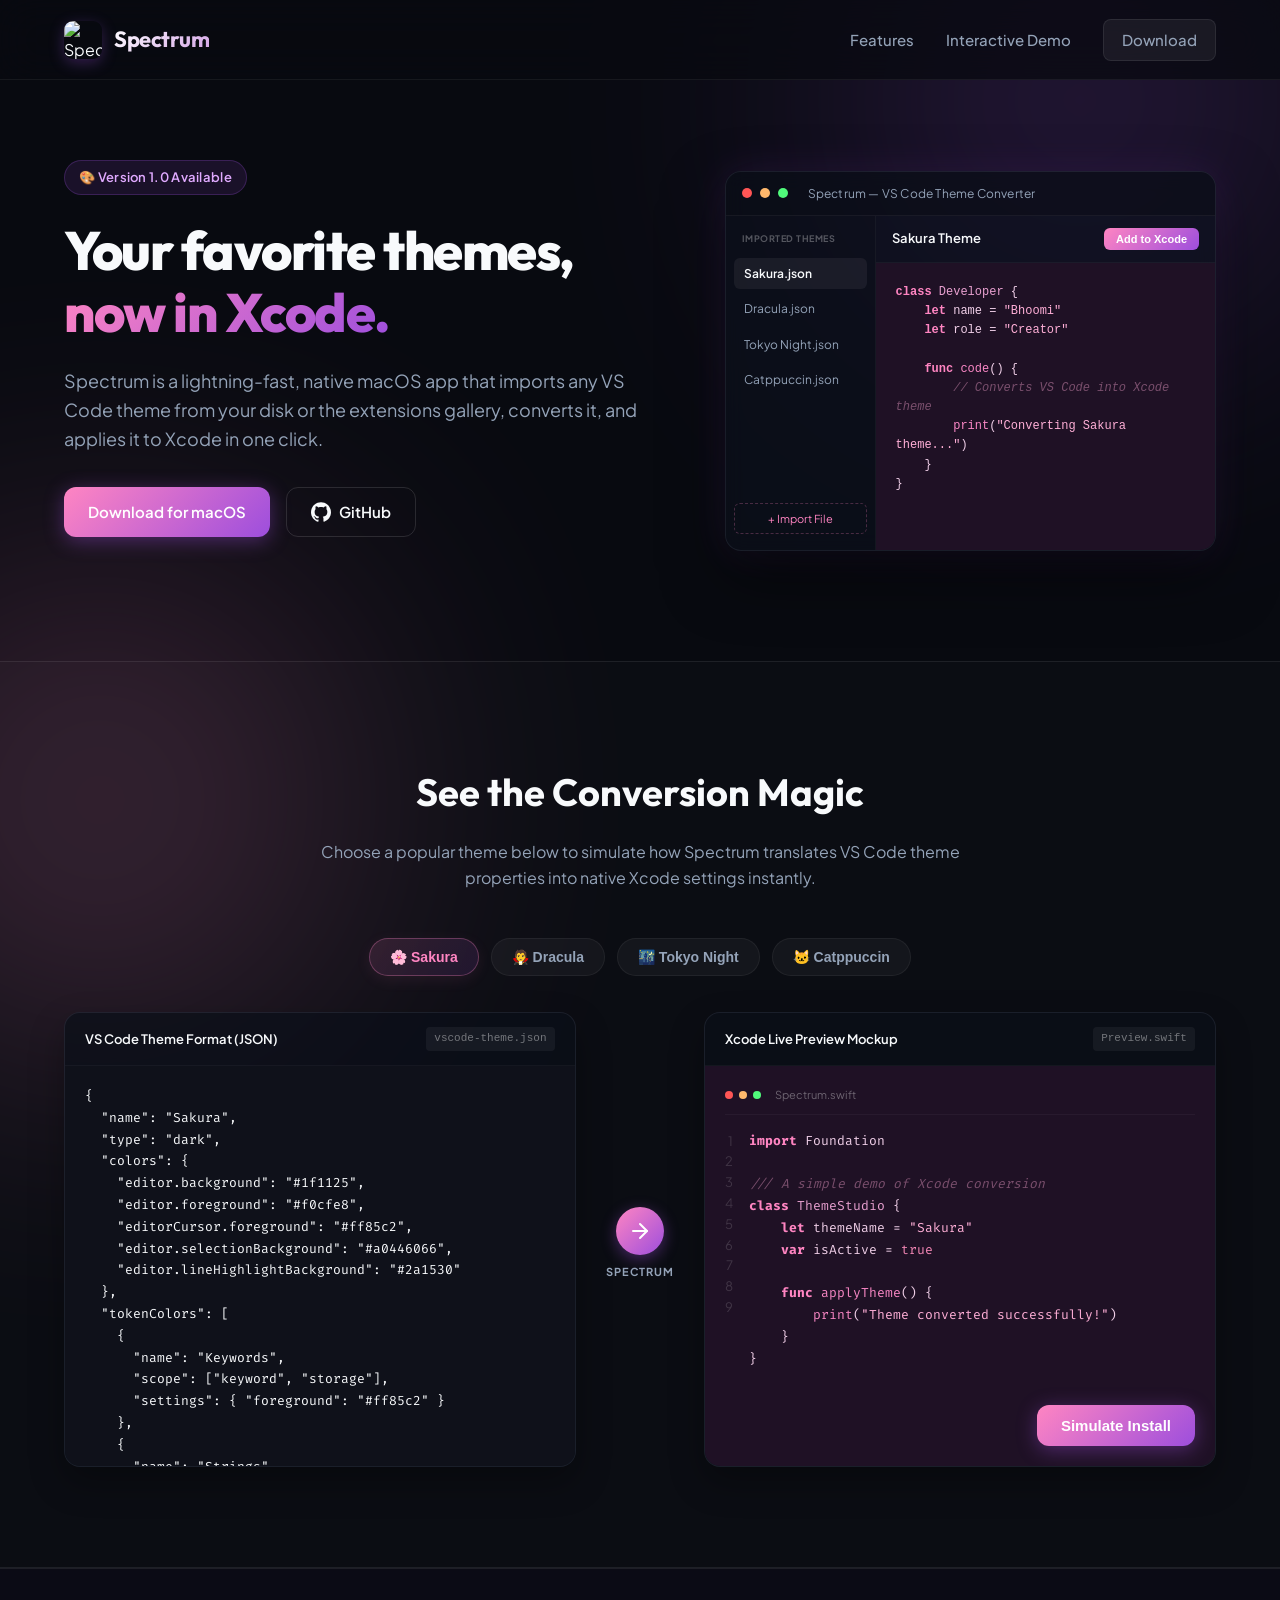
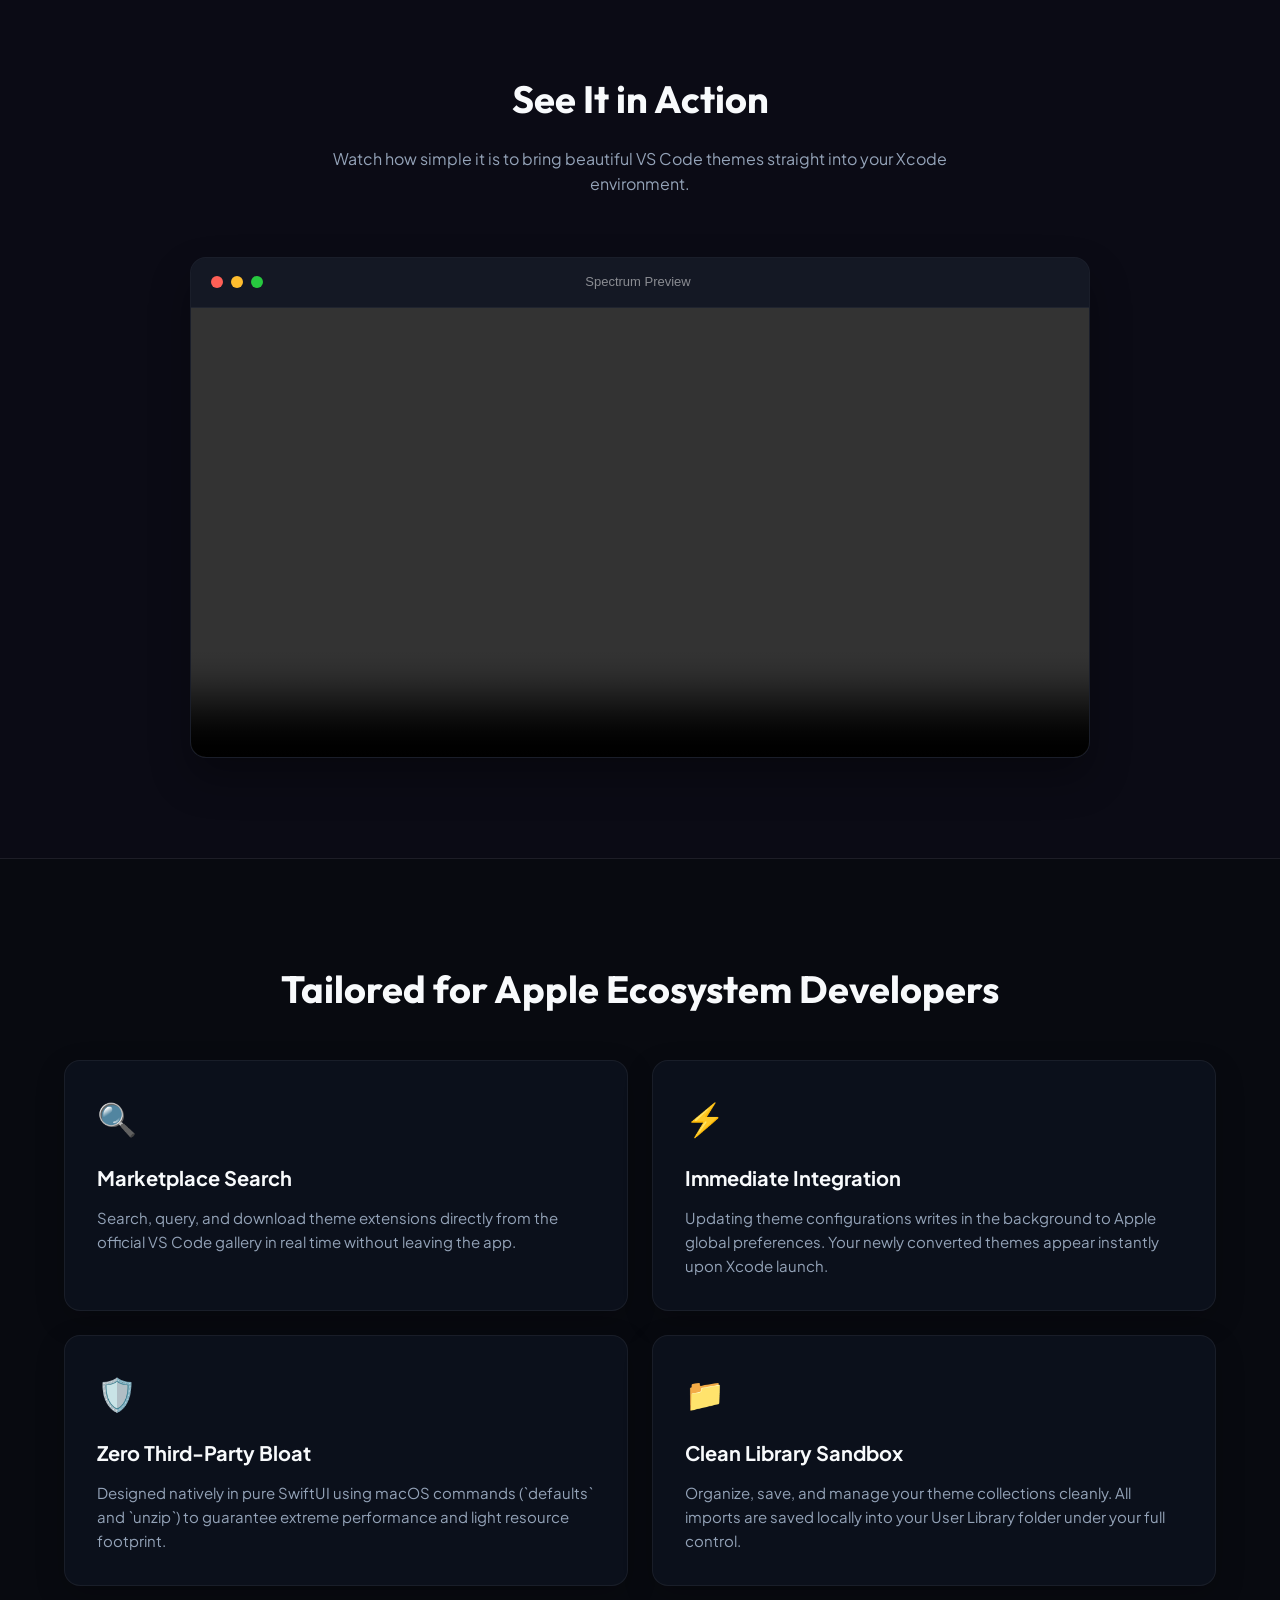
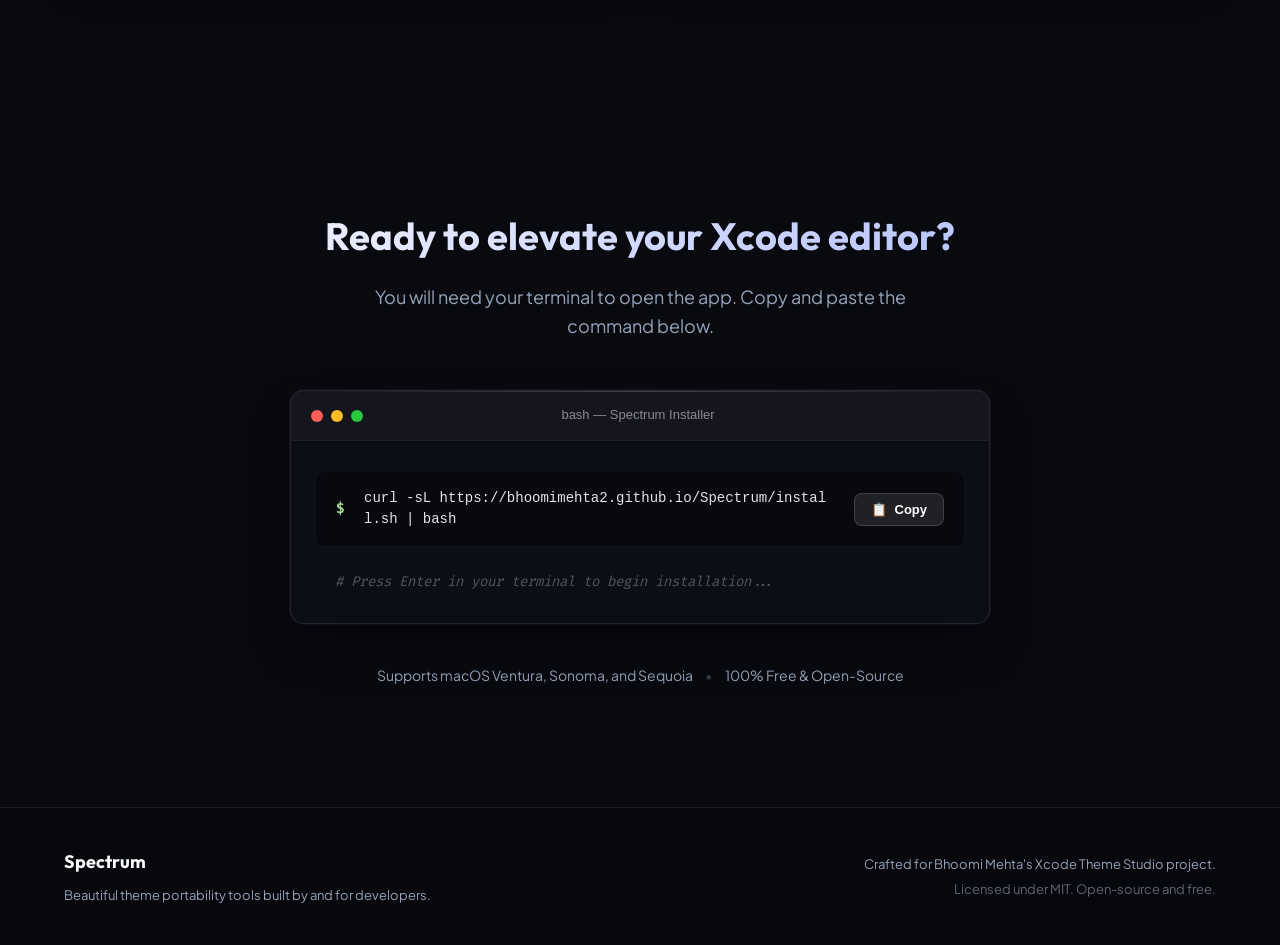
==== commit 9dc4712c: "Add demo video player to website" ====
--- a/website/index.html
+++ b/website/index.html
@@ -175,6 +175,33 @@
         </div>
     </section>
 
+    <!-- Video Guide Section -->
+    <section id="video-guide" class="video-section">
+        <div class="container">
+            <div class="video-header-content">
+                <h2 class="section-title">See It in Action</h2>
+                <p class="section-subtitle">Watch how simple it is to bring beautiful VS Code themes straight into your Xcode environment.</p>
+            </div>
+            
+            <div class="video-container">
+                <div class="video-player-wrapper">
+                    <div class="term-header">
+                        <div class="term-controls">
+                            <span class="term-dot red"></span>
+                            <span class="term-dot yellow"></span>
+                            <span class="term-dot green"></span>
+                        </div>
+                        <span class="term-title">Spectrum Preview</span>
+                    </div>
+                    <video id="demo-video" class="promo-video" controls autoplay muted loop playsinline>
+                        <source src="demo.mp4" type="video/mp4">
+                        Your browser does not support the video tag.
+                    </video>
+                </div>
+            </div>
+        </div>
+    </section>
+
     <!-- Features Section -->
     <section id="features" class="features-section">
         <div class="container">
--- a/website/style.css
+++ b/website/style.css
@@ -425,6 +425,7 @@
     padding: 5px 12px;
     border-radius: 6px;
     cursor: pointer;
+    transition: all 0.3s ease;
 }
 
 .editor-pane {
@@ -727,294 +728,209 @@
     line-height: 1.6;
 }
 
-/* Gatekeeper Section */
-.gatekeeper-section {
-    padding: 100px 0;
-    background: rgba(157, 78, 221, 0.01);
-    border-top: 1px solid var(--border-color);
-}
-
-.gatekeeper-tabs {
-    display: flex;
-    justify-content: center;
-    gap: 16px;
-    margin-bottom: 40px;
-}
-
-.gk-tab-btn {
-    background: rgba(255, 255, 255, 0.03);
-    border: 1px solid rgba(255, 255, 255, 0.05);
-    color: var(--text-secondary);
-    padding: 12px 24px;
-    border-radius: 12px;
-    font-size: 14px;
-    font-weight: 600;
-    cursor: pointer;
-    transition: all 0.3s ease;
-}
-
-.gk-tab-btn:hover {
-    color: var(--text-primary);
-    background: rgba(255, 255, 255, 0.06);
-}
-
-.gk-tab-btn.active {
-    background: var(--glass-bg);
-    border-color: var(--accent-purple);
-    color: var(--text-primary);
-    box-shadow: 0 4px 15px rgba(157, 78, 221, 0.15);
-}
-
-.gatekeeper-content {
-    background: var(--glass-bg);
-    border: 1px solid var(--glass-border);
-    padding: 40px;
-    border-radius: 20px;
-    box-shadow: 0 20px 40px rgba(0, 0, 0, 0.3);
-    max-width: 900px;
-    margin: 0 auto;
-}
-
-.gk-pane {
-    display: none;
-}
-
-.gk-pane.active {
-    display: block;
-    animation: fadeIn 0.4s ease forwards;
-}
-
-.gk-pane h3 {
-    font-size: 22px;
-    font-weight: 700;
-    margin-bottom: 16px;
-}
-
-.gk-pane p {
-    color: var(--text-secondary);
-    margin-bottom: 20px;
-    font-size: 15px;
-}
-
-.gk-pane ol {
-    margin-left: 20px;
-    margin-bottom: 24px;
-    display: flex;
-    flex-direction: column;
-    gap: 12px;
-}
-
-.gk-pane li {
-    font-size: 15px;
-    color: var(--text-secondary);
-}
-
-.gk-pane li strong {
-    color: var(--text-primary);
-}
-
-.gk-highlight {
-    background: rgba(157, 78, 221, 0.1);
-    border-left: 4px solid var(--accent-purple);
-    padding: 16px 20px;
-    border-radius: 0 8px 8px 0;
-    font-size: 14px !important;
-    color: #e0aaff !important;
-}
-
-.gk-pane-layout {
-    display: grid;
-    grid-template-columns: 1.2fr 0.8fr;
-    gap: 40px;
-    align-items: center;
-}
-
-/* Mouse Graphic */
-.gk-illustration {
-    display: flex;
-    justify-content: center;
-    align-items: center;
-}
-
-.mouse-graphic {
-    display: flex;
-    flex-direction: column;
-    align-items: center;
-    gap: 16px;
-}
-
-.mouse-body {
-    width: 60px;
-    height: 100px;
-    border: 3px solid var(--text-secondary);
-    border-radius: 30px;
-    position: relative;
-}
-
-.mouse-wheel {
-    width: 4px;
-    height: 16px;
-    background-color: var(--text-secondary);
-    position: absolute;
-    top: 16px;
-    left: 50%;
-    transform: translateX(-50%);
-    border-radius: 2px;
-}
-
-.mouse-click-highlight.right {
-    position: absolute;
-    top: 3px;
-    right: 3px;
-    width: 25px;
-    height: 40px;
-    background: var(--accent-purple-glow);
-    border-top-right-radius: 25px;
-    border-bottom-left-radius: 4px;
-    animation: pulseGlow 1.5s infinite;
-}
-
-.mouse-label {
-    font-size: 12px;
-    font-weight: 600;
-    color: var(--text-secondary);
-}
-
-/* Terminal Graphic */
-.terminal-mock {
-    background: #090b10;
-    border: 1px solid rgba(255, 255, 255, 0.08);
-    border-radius: 12px;
-    overflow: hidden;
-    font-family: 'Fira Code', monospace;
-    font-size: 13px;
-    box-shadow: 0 10px 25px rgba(0,0,0,0.4);
-    margin-bottom: 20px;
-}
-
-.term-header {
-    background: #14161f;
-    padding: 10px 16px;
-    display: flex;
-    align-items: center;
-    gap: 6px;
-    border-bottom: 1px solid rgba(255, 255, 255, 0.03);
-}
-
-.term-dot {
-    width: 8px;
-    height: 8px;
-    border-radius: 50%;
-    background-color: rgba(255, 255, 255, 0.15);
-}
-
-.term-title {
-    margin-left: 8px;
-    font-size: 11px;
-    color: rgba(255, 255, 255, 0.4);
-}
-
-.command-row {
-    display: flex;
-    align-items: center;
-    justify-content: space-between;
-    gap: 16px;
-    flex-wrap: wrap;
-}
-
-.copy-cmd-btn {
-    flex-shrink: 0;
-    background: rgba(255, 255, 255, 0.08);
-    color: var(--text-primary);
-    border: 1px solid rgba(255, 255, 255, 0.16);
-    border-radius: 8px;
-    padding: 6px 14px;
-    font-size: 12px;
-    font-weight: 600;
-    cursor: pointer;
-    transition: all 0.2s cubic-bezier(0.16, 1, 0.3, 1);
-    font-family: 'Inter', sans-serif;
-}
-
-.copy-cmd-btn:hover {
-    background: var(--accent-purple);
-    color: #ffffff;
-    border-color: var(--accent-purple-glow);
-    box-shadow: 0 4px 12px rgba(124, 58, 237, 0.3);
-}
-
-.copy-cmd-btn.copied {
-    background: #10b981 !important;
-    color: #ffffff !important;
-    border-color: #10b981 !important;
-    box-shadow: 0 4px 12px rgba(16, 185, 129, 0.3);
-}
-
-.term-body {
-    padding: 16px 20px;
-}
-
-.term-prompt {
-    color: #a6da95;
-}
-
-.term-cmd {
-    color: var(--text-primary);
-}
-
-.gk-note {
-    font-size: 12px !important;
-}
-
-/* Download Section */
+/* Download Section - Interactive Terminal */
 .download-section {
     padding: 120px 0;
     background-color: var(--bg-color);
-}
-
-.download-card {
-    background: linear-gradient(135deg, var(--glass-bg) 0%, rgba(157, 78, 221, 0.06) 100%);
-    border: 1px solid var(--glass-border);
-    border-radius: 24px;
-    padding: 60px 40px;
-    text-align: center;
-    box-shadow: 0 30px 60px rgba(0, 0, 0, 0.4);
-    max-width: 800px;
-    margin: 0 auto;
-    display: flex;
-    flex-direction: column;
-    align-items: center;
-    gap: 20px;
     position: relative;
     overflow: hidden;
 }
 
-.download-card h2 {
+.download-header-content {
+    text-align: center;
+    margin-bottom: 50px;
+}
+
+.download-header-content h2 {
     font-family: 'Outfit', sans-serif;
-    font-size: 36px;
+    font-size: 38px;
     font-weight: 700;
-}
-
-.download-card p {
-    color: var(--text-secondary);
-    font-size: 16px;
-    max-width: 500px;
-}
-
-.download-buttons {
-    margin: 16px 0;
+    margin-bottom: 16px;
+    background: linear-gradient(135deg, #ffffff 0%, #a5b4fc 100%);
+    -webkit-background-clip: text;
+    -webkit-text-fill-color: transparent;
+}
+
+.download-header-content p {
+    color: var(--text-secondary);
+    font-size: 18px;
+    max-width: 600px;
+    margin: 0 auto;
+}
+
+.terminal-download-container {
+    display: flex;
+    justify-content: center;
+    margin-bottom: 40px;
+}
+
+.web-terminal-window {
+    width: 100%;
+    max-width: 700px;
+    background: rgba(15, 17, 26, 0.7);
+    backdrop-filter: blur(20px);
+    -webkit-backdrop-filter: blur(20px);
+    border: 1px solid rgba(255, 255, 255, 0.1);
+    border-radius: 14px;
+    overflow: hidden;
+    box-shadow: 0 25px 50px -12px rgba(0, 0, 0, 0.5), 0 0 0 1px rgba(157, 78, 221, 0.1);
+    font-family: 'Fira Code', monospace;
+    font-size: 14px;
+    position: relative;
+}
+
+.web-terminal-window::before {
+    content: '';
+    position: absolute;
+    top: 0; left: 0; right: 0;
+    height: 1px;
+    background: linear-gradient(90deg, transparent, rgba(255, 255, 255, 0.2), transparent);
+}
+
+.term-header {
+    background: rgba(255, 255, 255, 0.03);
+    padding: 14px 20px;
+    display: flex;
+    align-items: center;
+    border-bottom: 1px solid rgba(255, 255, 255, 0.05);
+}
+
+.term-controls {
+    display: flex;
+    gap: 8px;
+}
+
+.term-dot {
+    width: 12px;
+    height: 12px;
+    border-radius: 50%;
+}
+
+.term-dot.red { background-color: #ff5f56; }
+.term-dot.yellow { background-color: #ffbd2e; }
+.term-dot.green { background-color: #27c93f; }
+
+.term-title {
+    flex: 1;
+    text-align: center;
+    font-size: 13px;
+    font-family: 'Inter', sans-serif;
+    color: rgba(255, 255, 255, 0.5);
+    font-weight: 500;
+    margin-right: 56px; /* Offset to center title visually */
+}
+
+.term-body {
+    padding: 30px 24px;
+}
+
+.command-row {
+    display: flex;
+    align-items: center;
+    justify-content: space-between;
+    gap: 20px;
+    flex-wrap: wrap;
+    background: rgba(0, 0, 0, 0.3);
+    padding: 16px 20px;
+    border-radius: 10px;
+    border: 1px solid rgba(255, 255, 255, 0.03);
+}
+
+.term-prompt {
+    color: #a6da95;
+    font-weight: bold;
+    user-select: none;
+}
+
+.term-cmd {
+    flex: 1;
+    color: #e4e4e7;
+    word-break: break-all;
+    line-height: 1.5;
+}
+
+.copy-install-btn {
+    display: flex;
+    align-items: center;
+    gap: 8px;
+    background: rgba(255, 255, 255, 0.1);
+    color: #ffffff;
+    border: 1px solid rgba(255, 255, 255, 0.15);
+    border-radius: 8px;
+    padding: 8px 16px;
+    font-size: 13px;
+    font-weight: 600;
+    cursor: pointer;
+    transition: all 0.2s ease;
+    font-family: 'Inter', sans-serif;
+}
+
+.copy-install-btn:hover {
+    background: var(--accent-purple);
+    border-color: var(--accent-purple-glow);
+    box-shadow: 0 4px 15px rgba(124, 58, 237, 0.3);
+}
+
+.copy-install-btn.copied {
+    background: #10b981;
+    border-color: #10b981;
+    box-shadow: 0 4px 15px rgba(16, 185, 129, 0.3);
+}
+
+.term-output {
+    margin-top: 24px;
+    padding-left: 20px;
+}
+
+.dim-text {
+    color: rgba(255, 255, 255, 0.3);
+    font-style: italic;
 }
 
 .download-meta {
-    font-size: 13px;
-    color: var(--text-secondary);
-    display: flex;
-    align-items: center;
-    gap: 8px;
+    font-size: 14px;
+    color: var(--text-secondary);
+    display: flex;
+    align-items: center;
+    justify-content: center;
+    gap: 12px;
 }
 
 .download-meta .divider {
-    opacity: 0.4;
+    opacity: 0.3;
+}
+
+/* Video Guide Section */
+.video-section {
+    padding: 100px 0;
+    background: rgba(157, 78, 221, 0.02);
+    border-top: 1px solid var(--border-color);
+    border-bottom: 1px solid var(--border-color);
+}
+
+.video-header-content {
+    text-align: center;
+    margin-bottom: 60px;
+}
+
+.video-container {
+    max-width: 900px;
+    margin: 0 auto;
+}
+
+.video-player-wrapper {
+    background: var(--glass-bg);
+    border: 1px solid var(--glass-border);
+    border-radius: 16px;
+    overflow: hidden;
+    box-shadow: 0 20px 40px var(--glass-shadow);
+}
+
+.promo-video {
+    width: 100%;
+    height: auto;
+    display: block;
+    background: #000;
 }
 
 /* Footer */
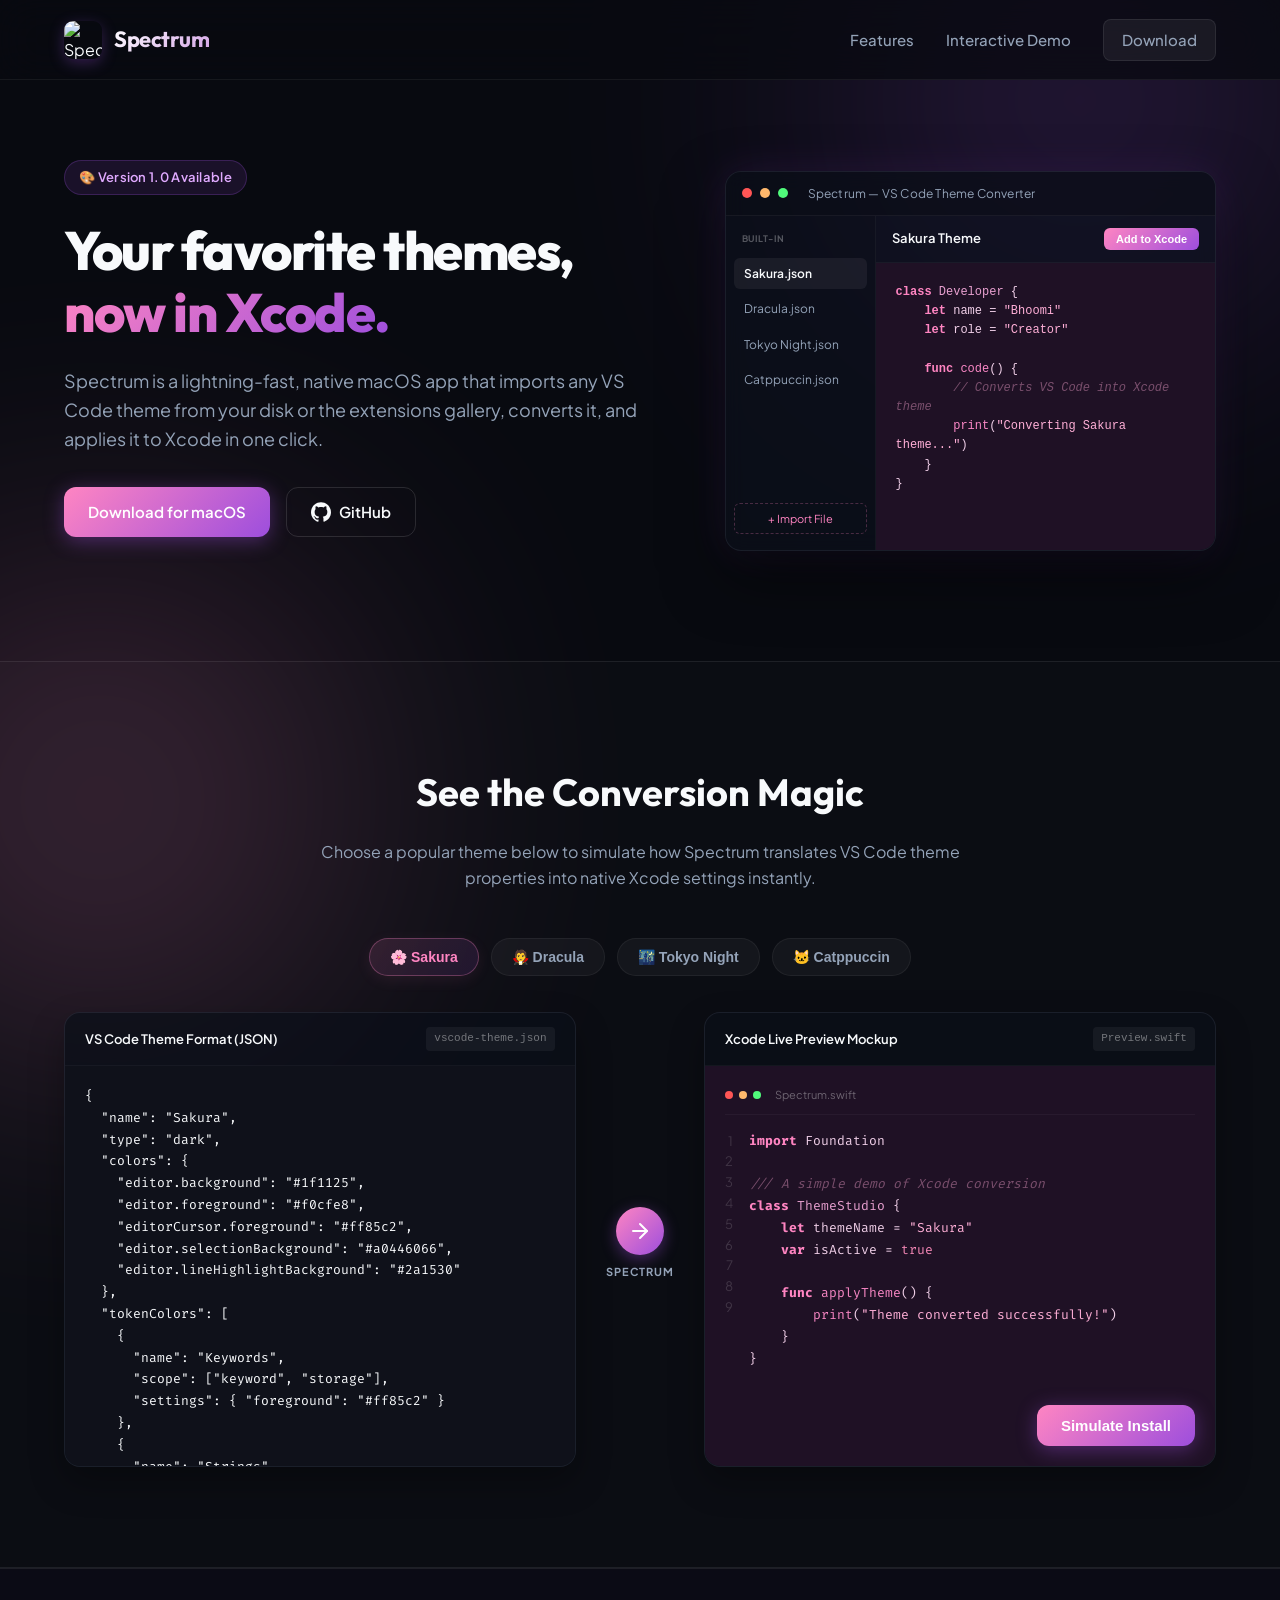
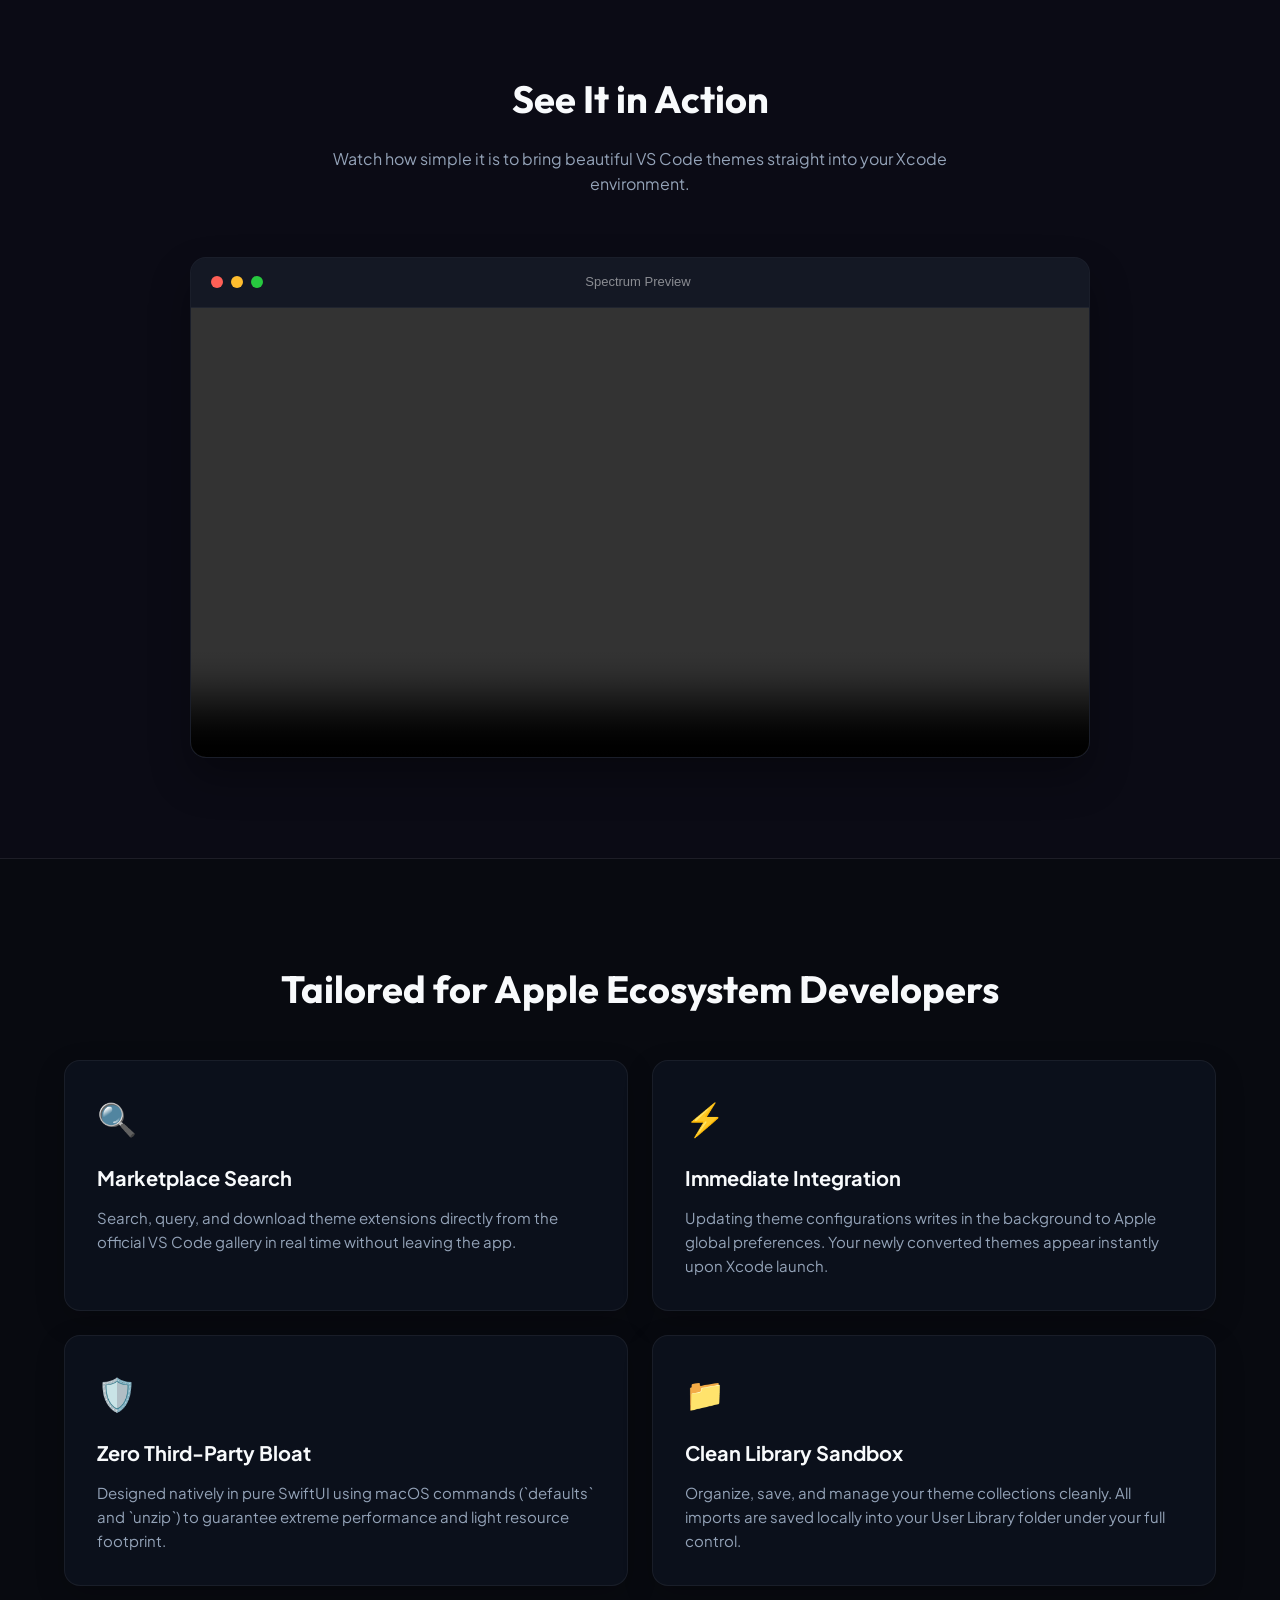
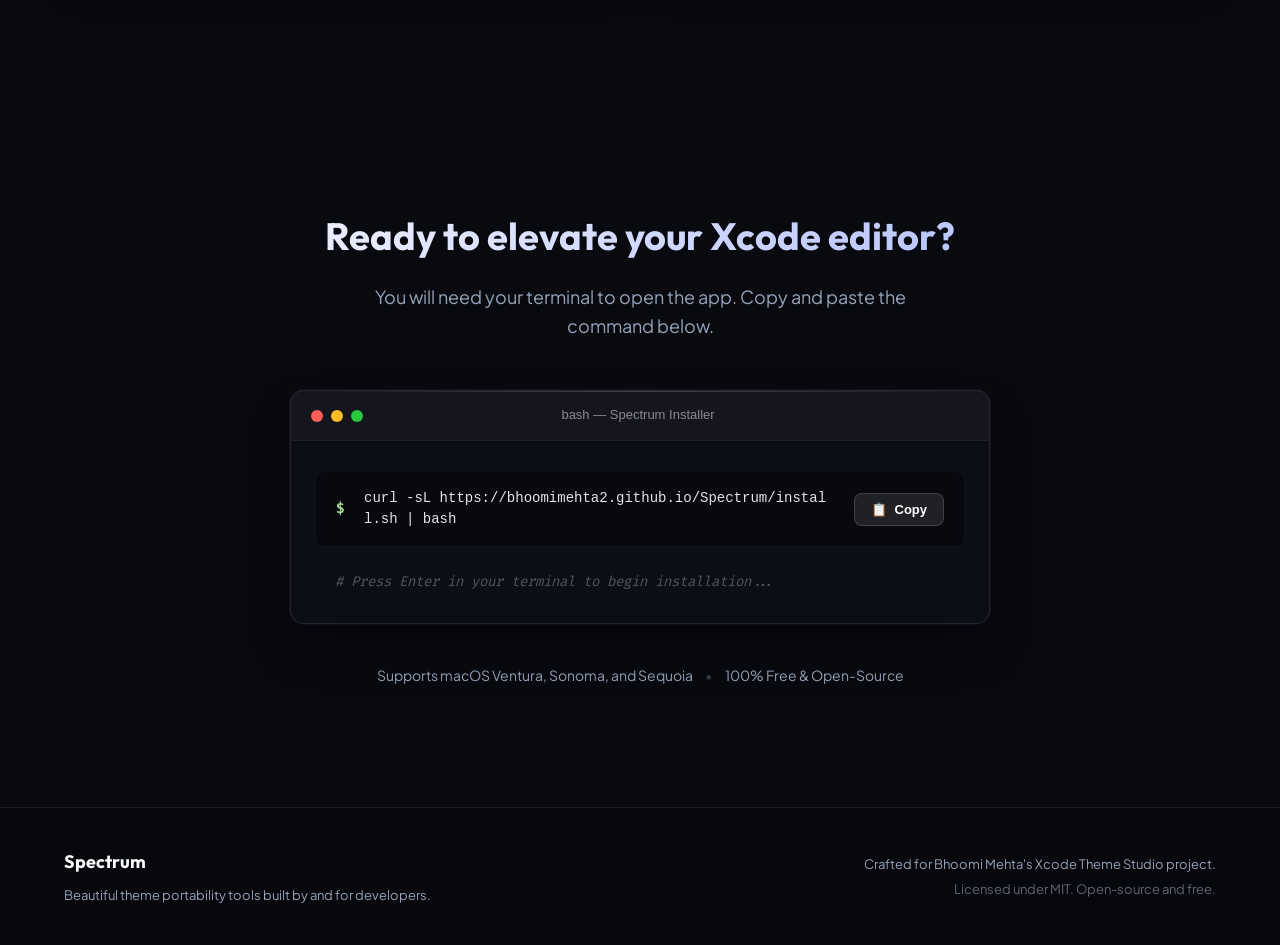
==== commit c1d2271f: "Rearrange sidebar sections" ====
--- a/website/index.html
+++ b/website/index.html
@@ -69,12 +69,13 @@
                     <div class="mockup-content">
                         <!-- Sidebar Mockup -->
                         <div class="sidebar-mock" id="hero-sidebar">
-                            <div class="sidebar-header">IMPORTED THEMES</div>
+                            <div class="sidebar-header">BUILT-IN</div>
                             <div class="sidebar-item active" data-theme="Sakura">Sakura.json</div>
                             <div class="sidebar-item" data-theme="Dracula">Dracula.json</div>
                             <div class="sidebar-item" data-theme="Tokyo Night">Tokyo Night.json</div>
                             <div class="sidebar-item" data-theme="Catppuccin">Catppuccin.json</div>
                             <div class="sidebar-header added-header" style="margin-top: 12px; display: none;">ADDED TO XCODE</div>
+                            <div class="sidebar-header imported-header" style="margin-top: 12px; display: none;">IMPORTED</div>
                             <div class="sidebar-footer">+ Import File</div>
                         </div>
                         <!-- Main Content Mockup -->
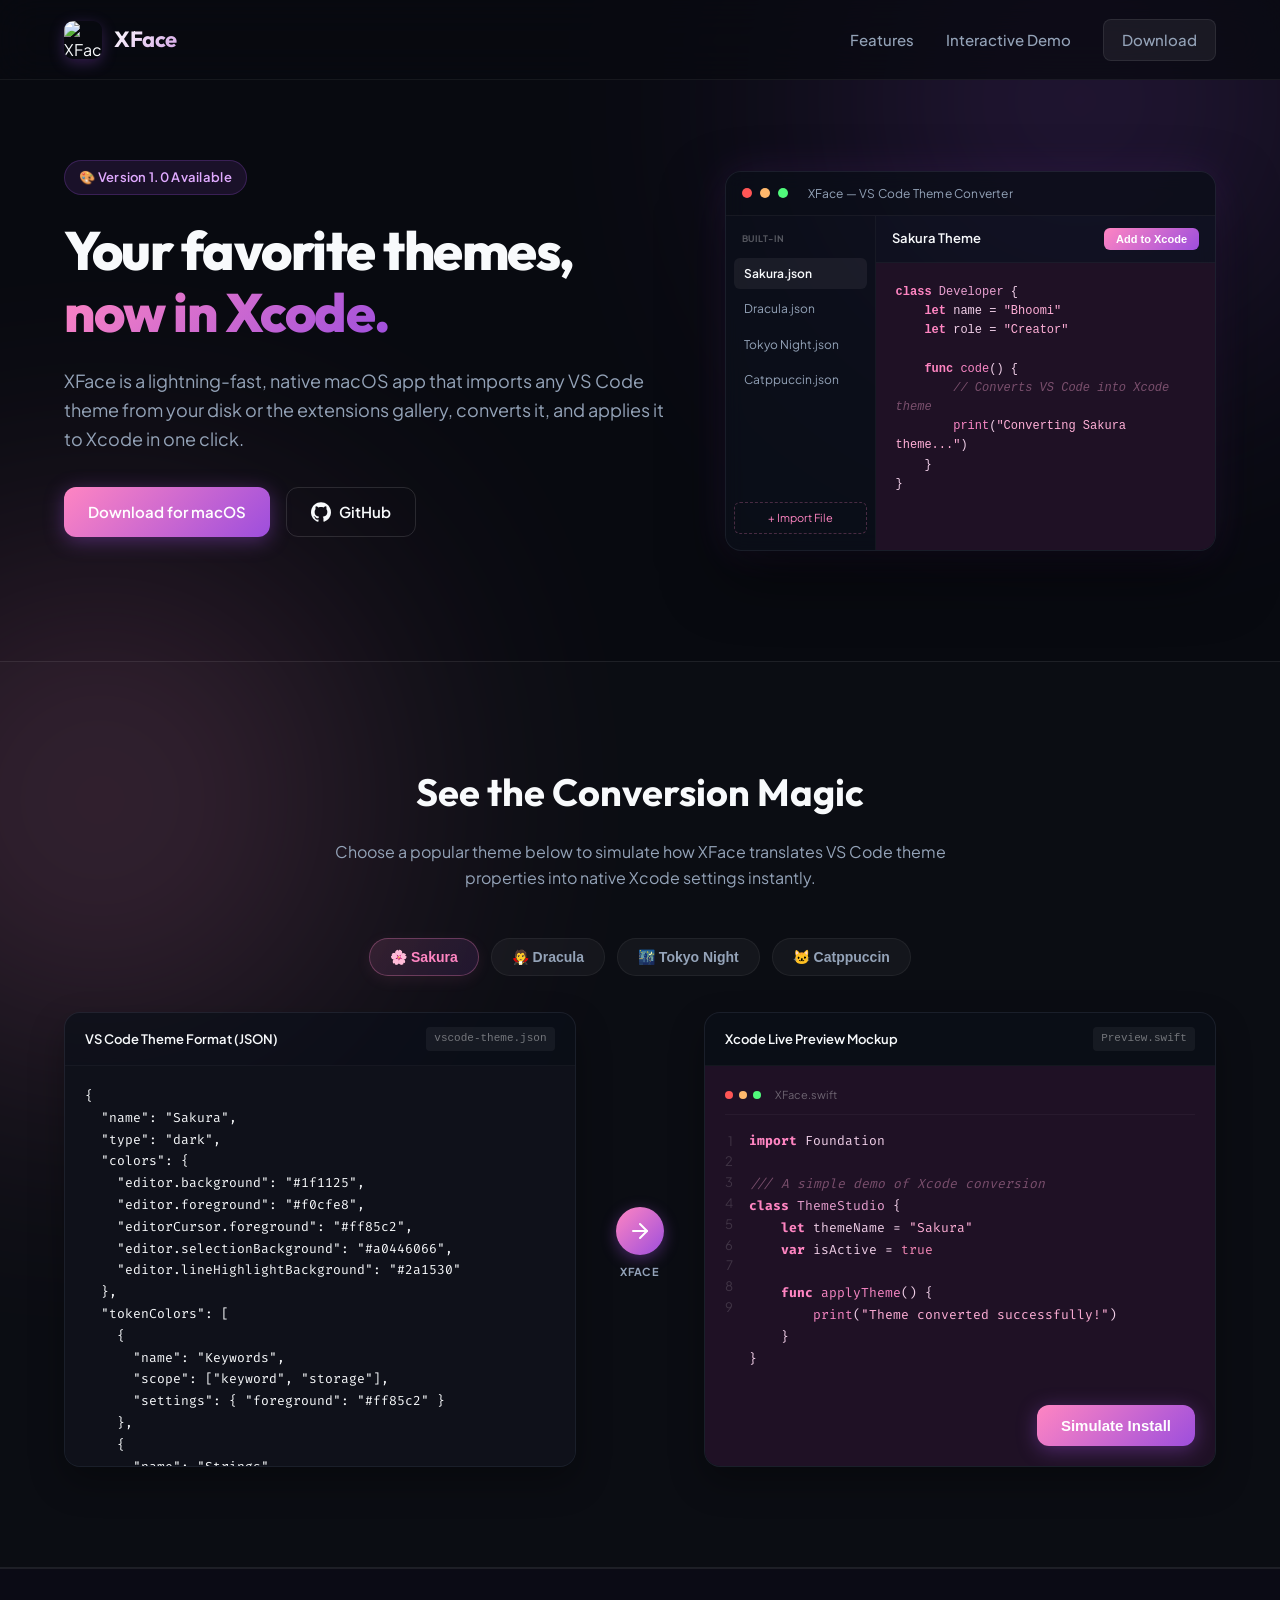
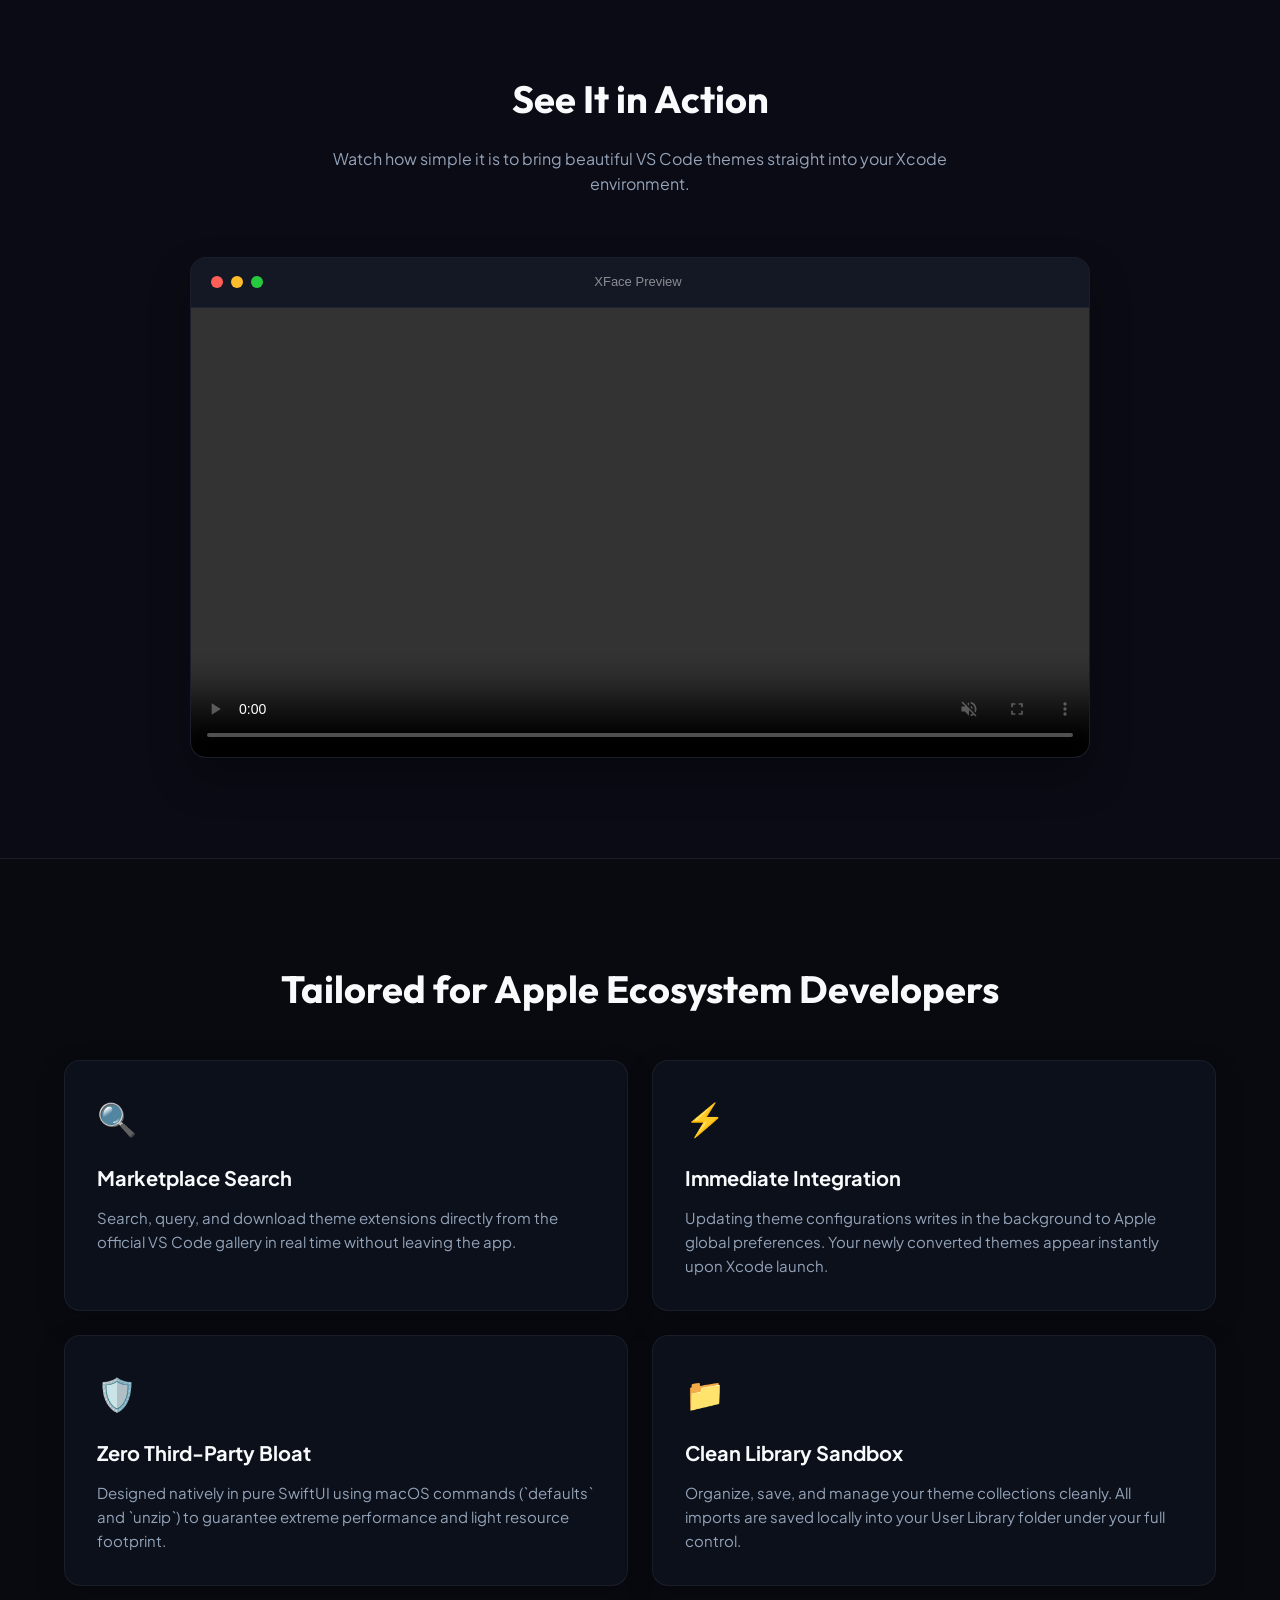
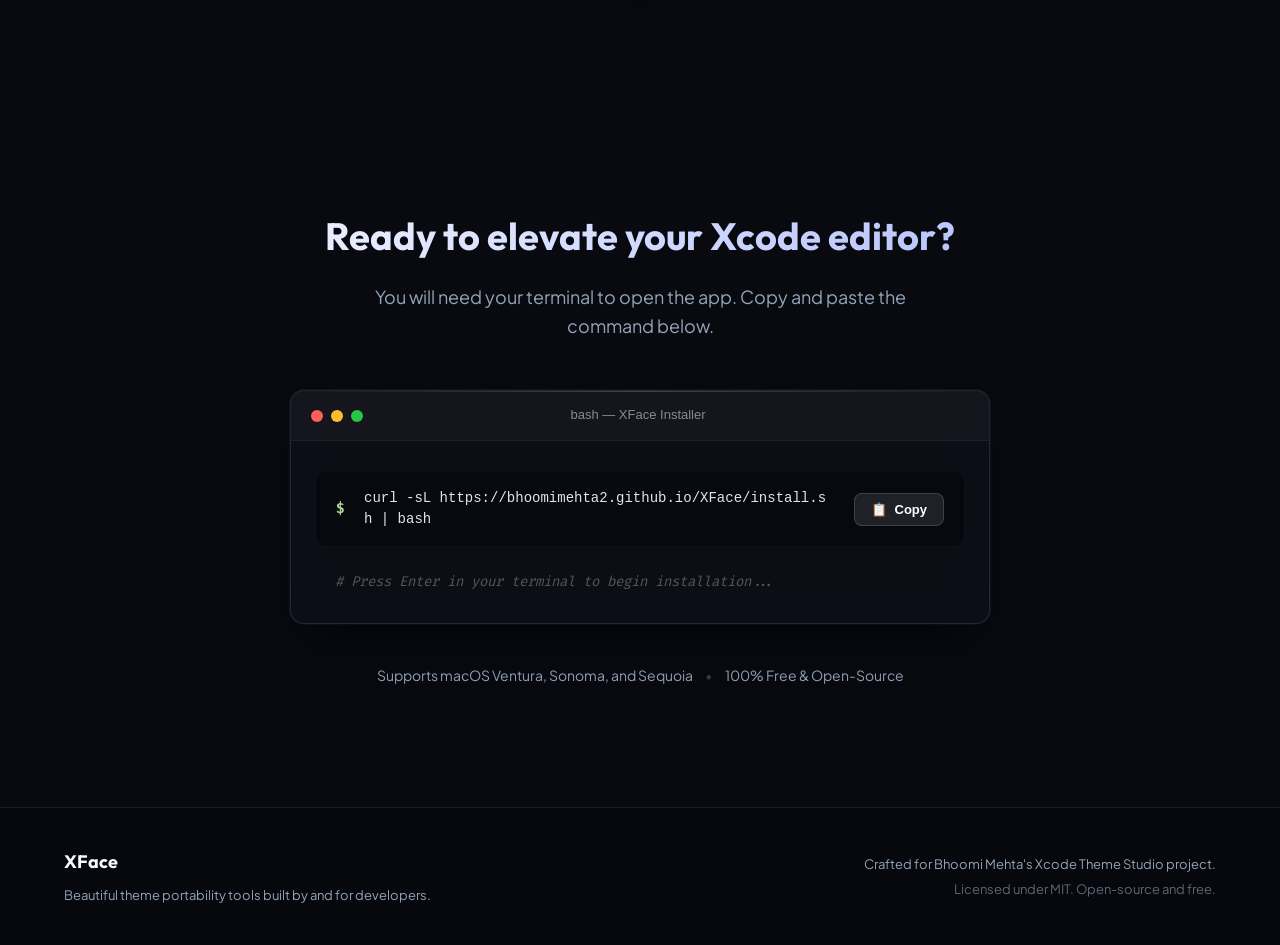
==== commit 3ccaafa4: "Rename app to XFace" ====
--- a/website/index.html
+++ b/website/index.html
@@ -3,7 +3,7 @@
 <head>
     <meta charset="UTF-8">
     <meta name="viewport" content="width=device-width, initial-scale=1.0">
-    <title>Spectrum — VS Code to Xcode Theme Converter</title>
+    <title>XFace — VS Code to Xcode Theme Converter</title>
     <meta name="description" content="A premium native macOS utility to search, import, and convert VS Code themes to Xcode with 1 click.">
     <!-- Google Fonts -->
     <link rel="preconnect" href="https://fonts.googleapis.com">
@@ -20,8 +20,8 @@
     <header class="navbar">
         <div class="nav-container">
             <div class="logo">
-                <img src="AppIcon.png" alt="Spectrum App Icon" class="logo-img" id="nav-logo">
-                <span class="logo-text">Spectrum</span>
+                <img src="AppIcon.png" alt="XFace App Icon" class="logo-img" id="nav-logo">
+                <span class="logo-text">XFace</span>
             </div>
             <nav class="nav-links">
                 <a href="#features">Features</a>
@@ -40,13 +40,13 @@
                 </div>
                 <h1 class="hero-title">Your favorite themes,<br><span class="gradient-text">now in Xcode.</span></h1>
                 <p class="hero-subtitle">
-                    Spectrum is a lightning-fast, native macOS app that imports any VS Code theme from your disk or the extensions gallery, converts it, and applies it to Xcode in one click.
+                    XFace is a lightning-fast, native macOS app that imports any VS Code theme from your disk or the extensions gallery, converts it, and applies it to Xcode in one click.
                 </p>
                 <div class="hero-actions">
                     <a href="#download" class="btn btn-primary">
                         <span>Download for macOS</span>
                     </a>
-                    <a href="https://github.com/BhoomiMehta2/Spectrum" target="_blank" class="btn btn-tertiary">
+                    <a href="https://github.com/BhoomiMehta2/XFace" target="_blank" class="btn btn-tertiary">
                         <svg class="github-icon" viewBox="0 0 24 24" width="20" height="20">
                             <path fill="currentColor" d="M12 .297c-6.63 0-12 5.373-12 12 0 5.303 3.438 9.8 8.205 11.385.6.113.82-.258.82-.577 0-.285-.01-1.04-.015-2.04-3.338.724-4.042-1.61-4.042-1.61C4.422 18.07 3.633 17.7 3.633 17.7c-1.087-.744.084-.729.084-.729 1.205.084 1.838 1.236 1.838 1.236 1.07 1.835 2.809 1.305 3.495.998.108-.776.417-1.305.76-1.605-2.665-.3-5.466-1.332-5.466-5.93 0-1.31.465-2.38 1.235-3.22-.135-.303-.54-1.523.105-3.176 0 0 1.005-.322 3.3 1.23.96-.267 1.98-.399 3-.405 1.02.006 2.04.138 3 .405 2.28-1.552 3.285-1.23 3.285-1.23.645 1.653.24 2.873.12 3.176.765.84 1.23 1.91 1.23 3.22 0 4.61-2.805 5.625-5.475 5.92.42.36.81 1.096.81 2.22 0 1.606-.015 2.896-.015 3.286 0 .315.21.69.825.57C20.565 22.092 24 17.592 24 12.297c0-6.627-5.373-12-12-12"/>
                         </svg>
@@ -64,7 +64,7 @@
                         <span class="dot red"></span>
                         <span class="dot yellow"></span>
                         <span class="dot green"></span>
-                        <span class="mockup-title">Spectrum — VS Code Theme Converter</span>
+                        <span class="mockup-title">XFace — VS Code Theme Converter</span>
                     </div>
                     <div class="mockup-content">
                         <!-- Sidebar Mockup -->
@@ -106,7 +106,7 @@
     <section id="simulator" class="simulator-section">
         <div class="container">
             <h2 class="section-title">See the Conversion Magic</h2>
-            <p class="section-subtitle">Choose a popular theme below to simulate how Spectrum translates VS Code theme properties into native Xcode settings instantly.</p>
+            <p class="section-subtitle">Choose a popular theme below to simulate how XFace translates VS Code theme properties into native Xcode settings instantly.</p>
             
             <div class="theme-selector-tabs">
                 <button class="tab-btn active" data-theme="sakura">🌸 Sakura</button>
@@ -134,7 +134,7 @@
                         <div class="arrow-circle">
                             <svg viewBox="0 0 24 24" width="24" height="24" fill="none" stroke="currentColor" stroke-width="2" stroke-linecap="round" stroke-linejoin="round"><line x1="5" y1="12" x2="19" y2="12"></line><polyline points="12 5 19 12 12 19"></polyline></svg>
                         </div>
-                        <span class="convert-label">Spectrum</span>
+                        <span class="convert-label">XFace</span>
                     </div>
                 </div>
 
@@ -149,7 +149,7 @@
                             <span class="editor-dot red"></span>
                             <span class="editor-dot yellow"></span>
                             <span class="editor-dot green"></span>
-                            <span class="editor-filename">Spectrum.swift</span>
+                            <span class="editor-filename">XFace.swift</span>
                         </div>
                         <div class="xcode-editor-content">
                             <div class="line-numbers">
@@ -192,7 +192,7 @@
                             <span class="term-dot yellow"></span>
                             <span class="term-dot green"></span>
                         </div>
-                        <span class="term-title">Spectrum Preview</span>
+                        <span class="term-title">XFace Preview</span>
                     </div>
                     <video id="demo-video" class="promo-video" controls autoplay muted loop playsinline>
                         <source src="demo.mp4" type="video/mp4">
@@ -248,12 +248,12 @@
                             <span class="term-dot yellow"></span>
                             <span class="term-dot green"></span>
                         </div>
-                        <span class="term-title">bash — Spectrum Installer</span>
+                        <span class="term-title">bash — XFace Installer</span>
                     </div>
                     <div class="term-body">
                         <div class="command-row">
                             <span class="term-prompt">$</span>
-                            <code id="install-cmd" class="term-cmd">curl -sL https://bhoomimehta2.github.io/Spectrum/install.sh | bash</code>
+                            <code id="install-cmd" class="term-cmd">curl -sL https://bhoomimehta2.github.io/XFace/install.sh | bash</code>
                             <button id="copy-install-btn" class="copy-install-btn">
                                 <span class="copy-icon">📋</span> <span class="copy-text">Copy</span>
                             </button>
@@ -277,7 +277,7 @@
     <footer>
         <div class="container footer-container">
             <div class="footer-brand">
-                <span class="footer-logo">Spectrum</span>
+                <span class="footer-logo">XFace</span>
                 <p>Beautiful theme portability tools built by and for developers.</p>
             </div>
             <div class="footer-credits">
--- a/website/style.css
+++ b/website/style.css
@@ -1,4 +1,4 @@
-/* Spectrum Landing Page Styling — Vanilla CSS */
+/* XFace Landing Page Styling — Vanilla CSS */
 
 :root {
     --bg-color: #080a10;
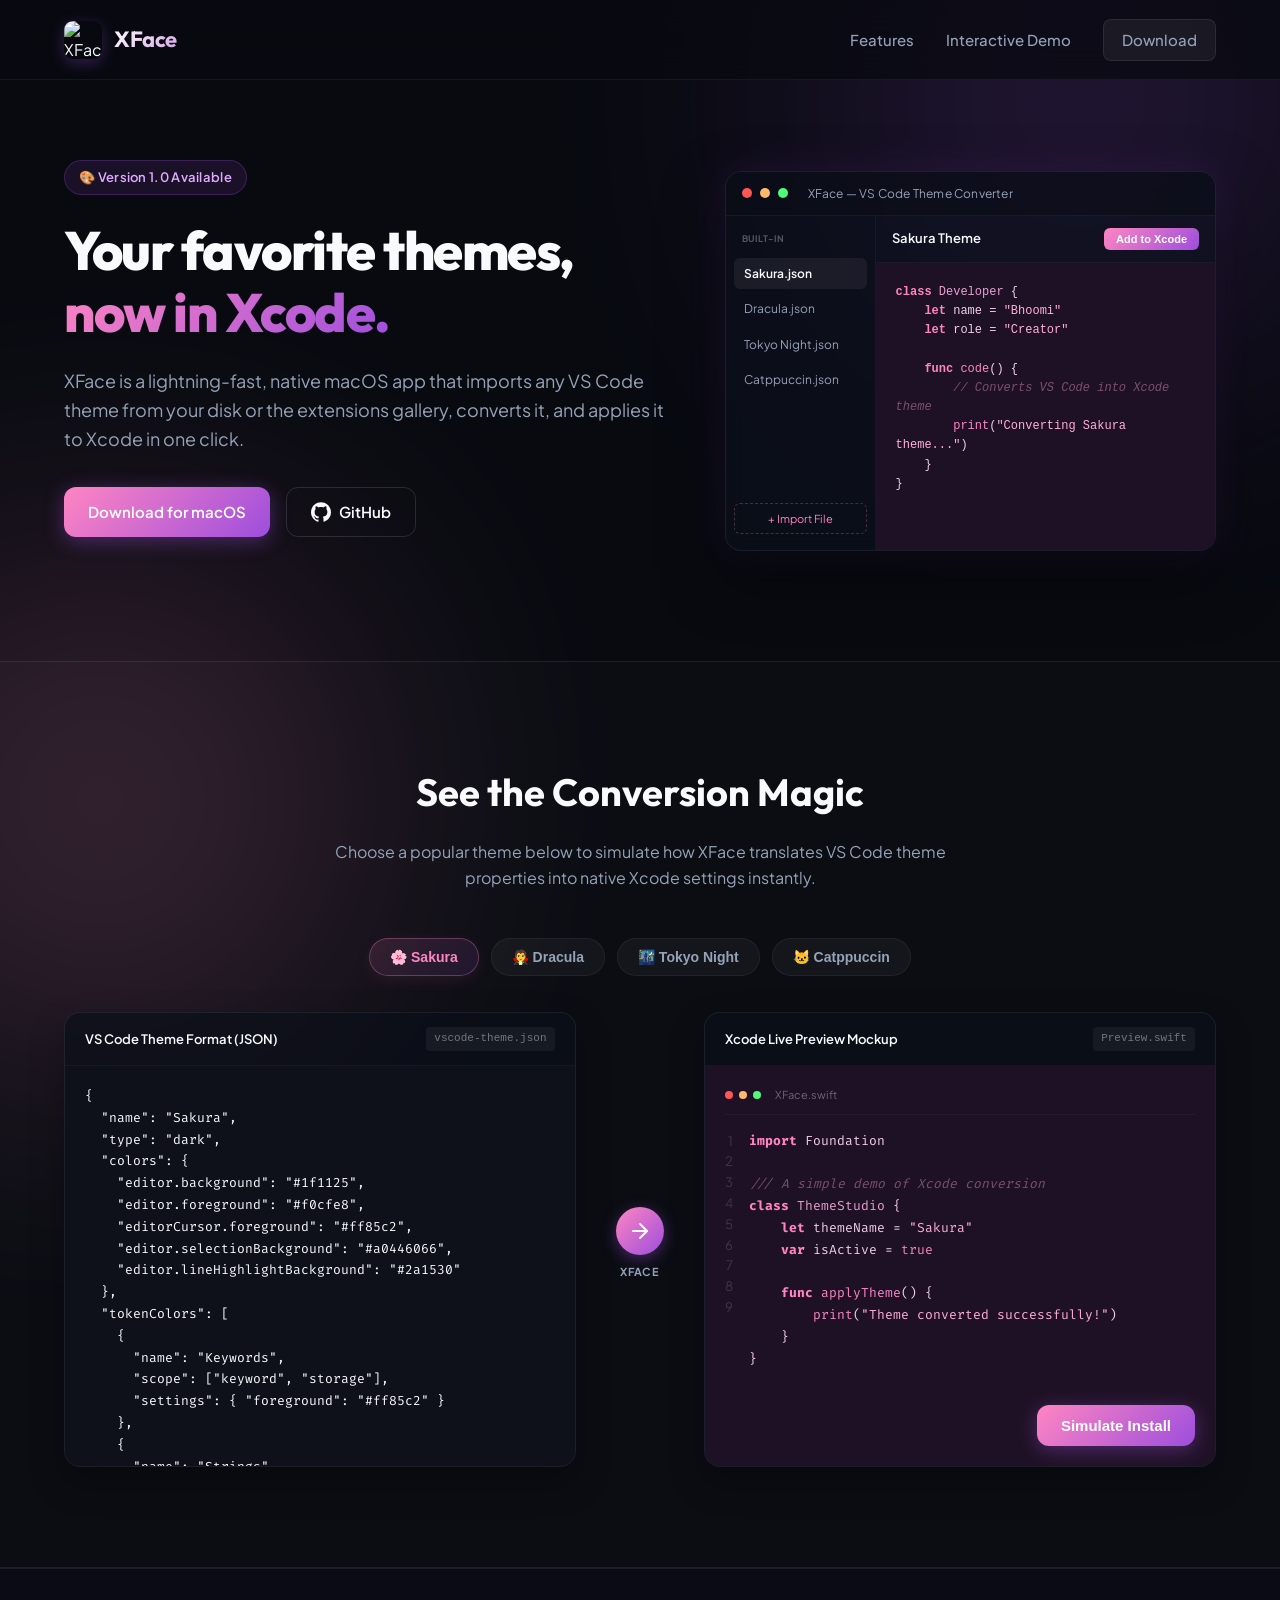
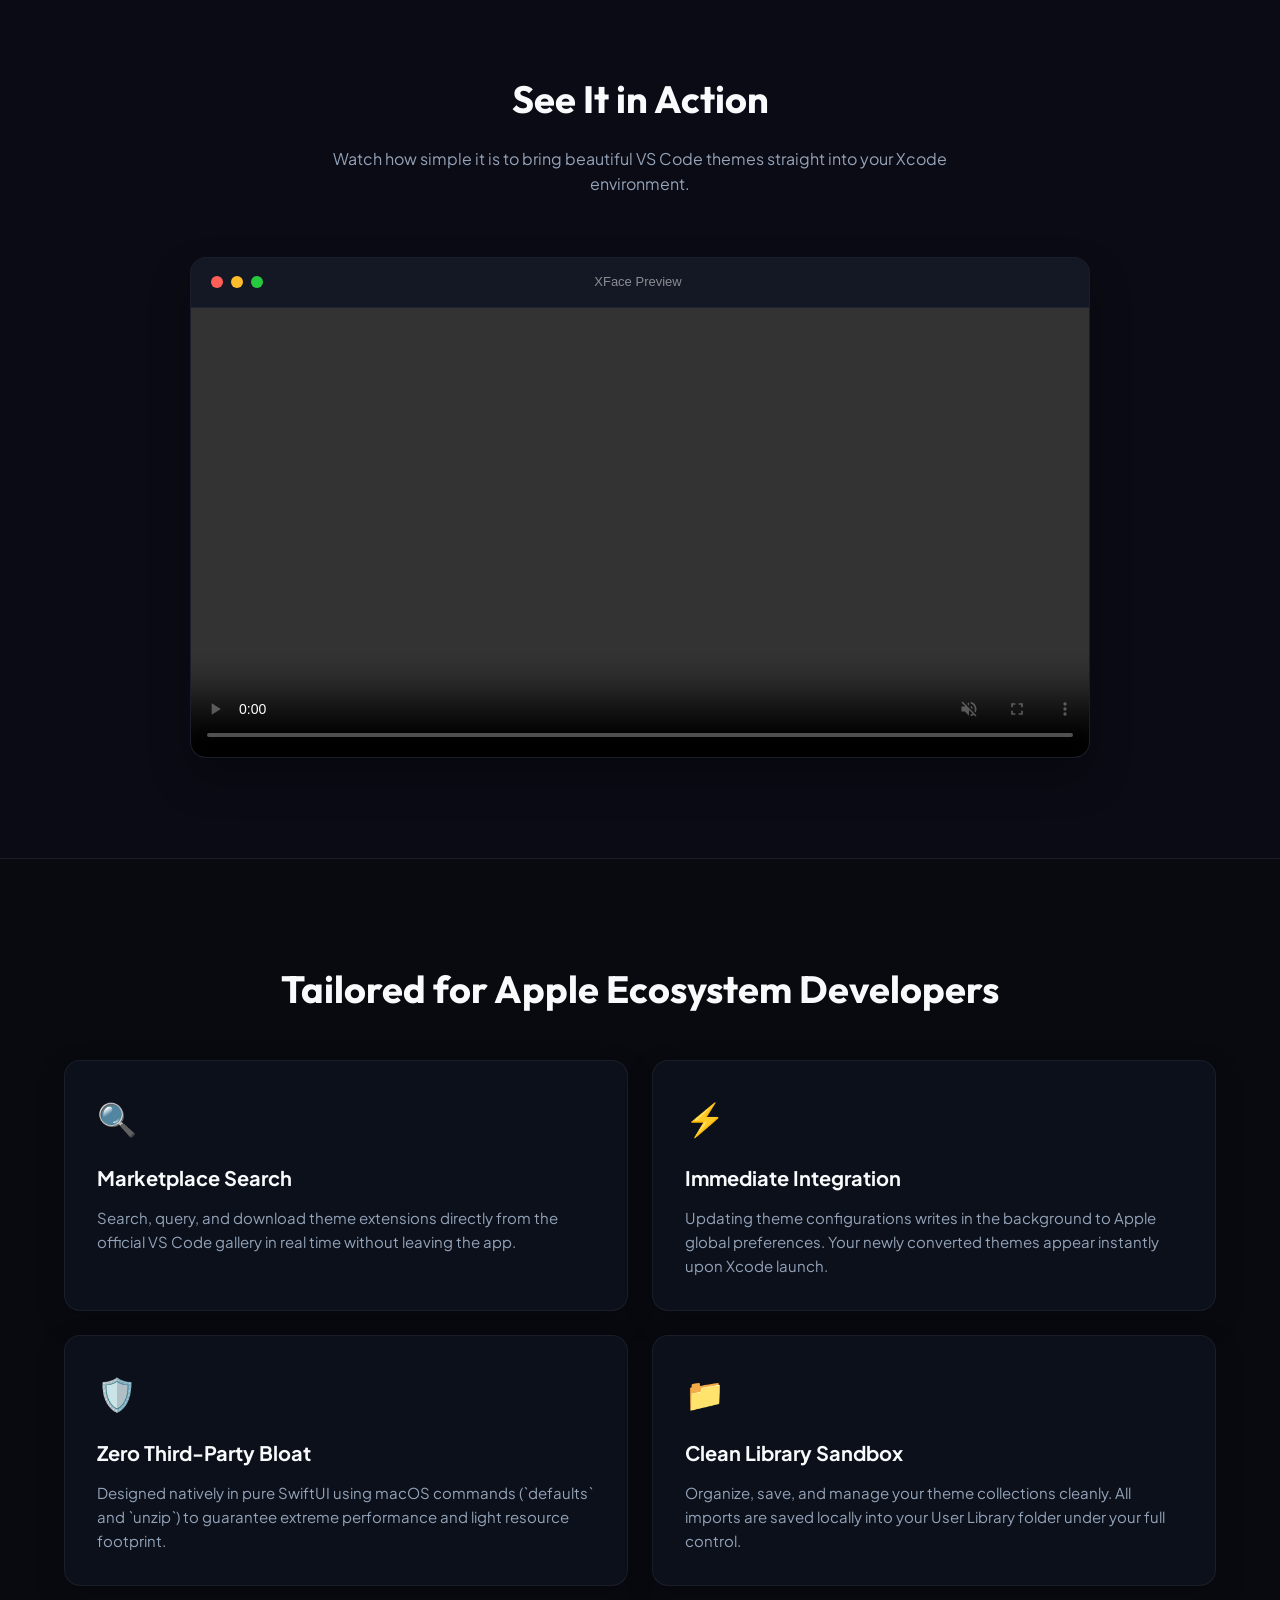
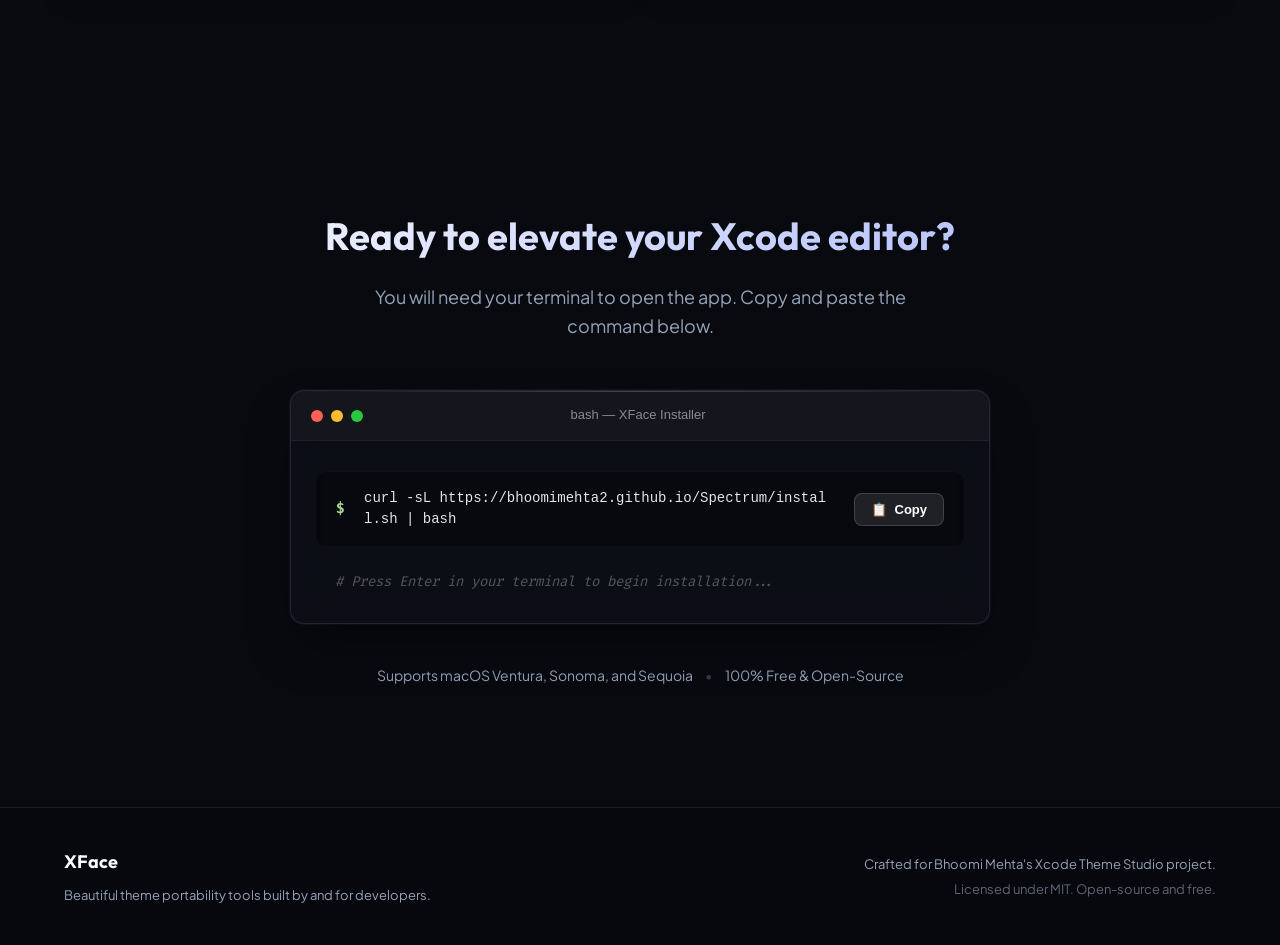
==== commit 4a159aee: "Fix github pages URL" ====
--- a/website/index.html
+++ b/website/index.html
@@ -253,7 +253,7 @@
                     <div class="term-body">
                         <div class="command-row">
                             <span class="term-prompt">$</span>
-                            <code id="install-cmd" class="term-cmd">curl -sL https://bhoomimehta2.github.io/XFace/install.sh | bash</code>
+                            <code id="install-cmd" class="term-cmd">curl -sL https://bhoomimehta2.github.io/Spectrum/install.sh | bash</code>
                             <button id="copy-install-btn" class="copy-install-btn">
                                 <span class="copy-icon">📋</span> <span class="copy-text">Copy</span>
                             </button>
